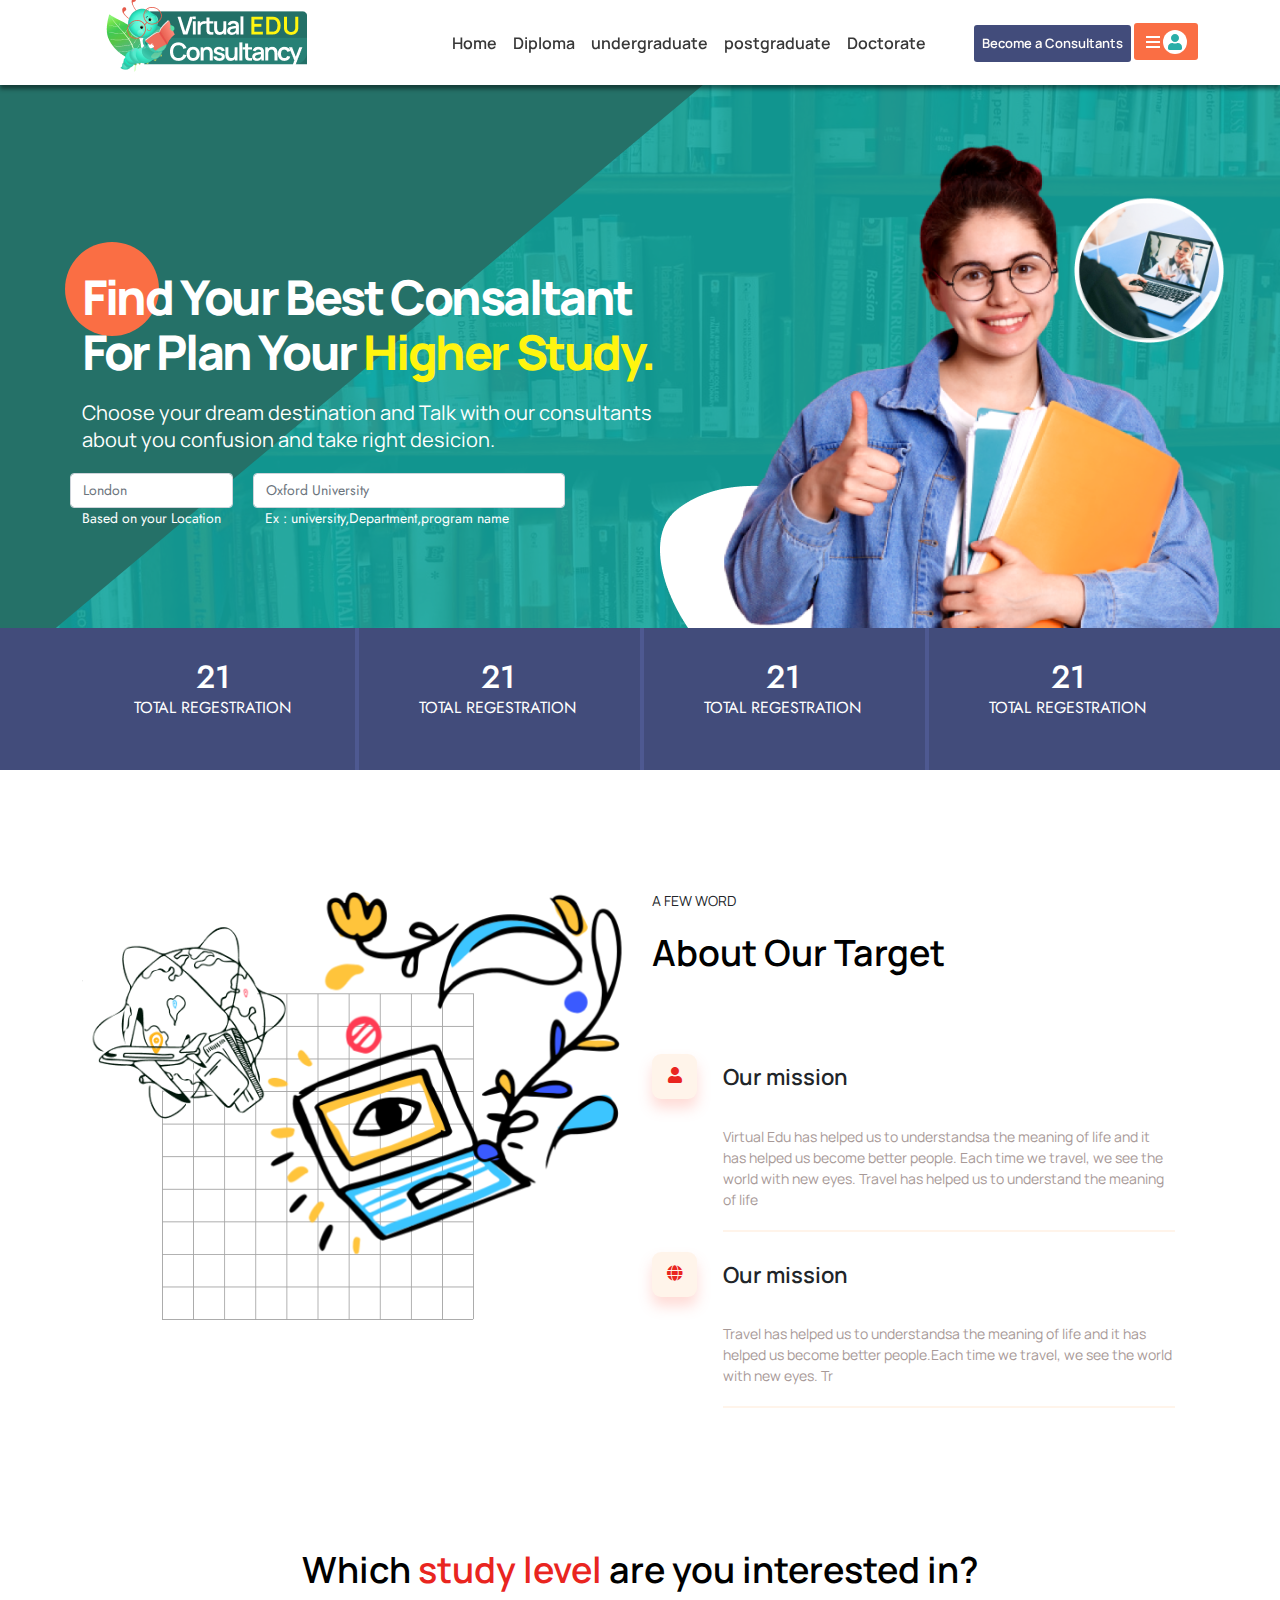
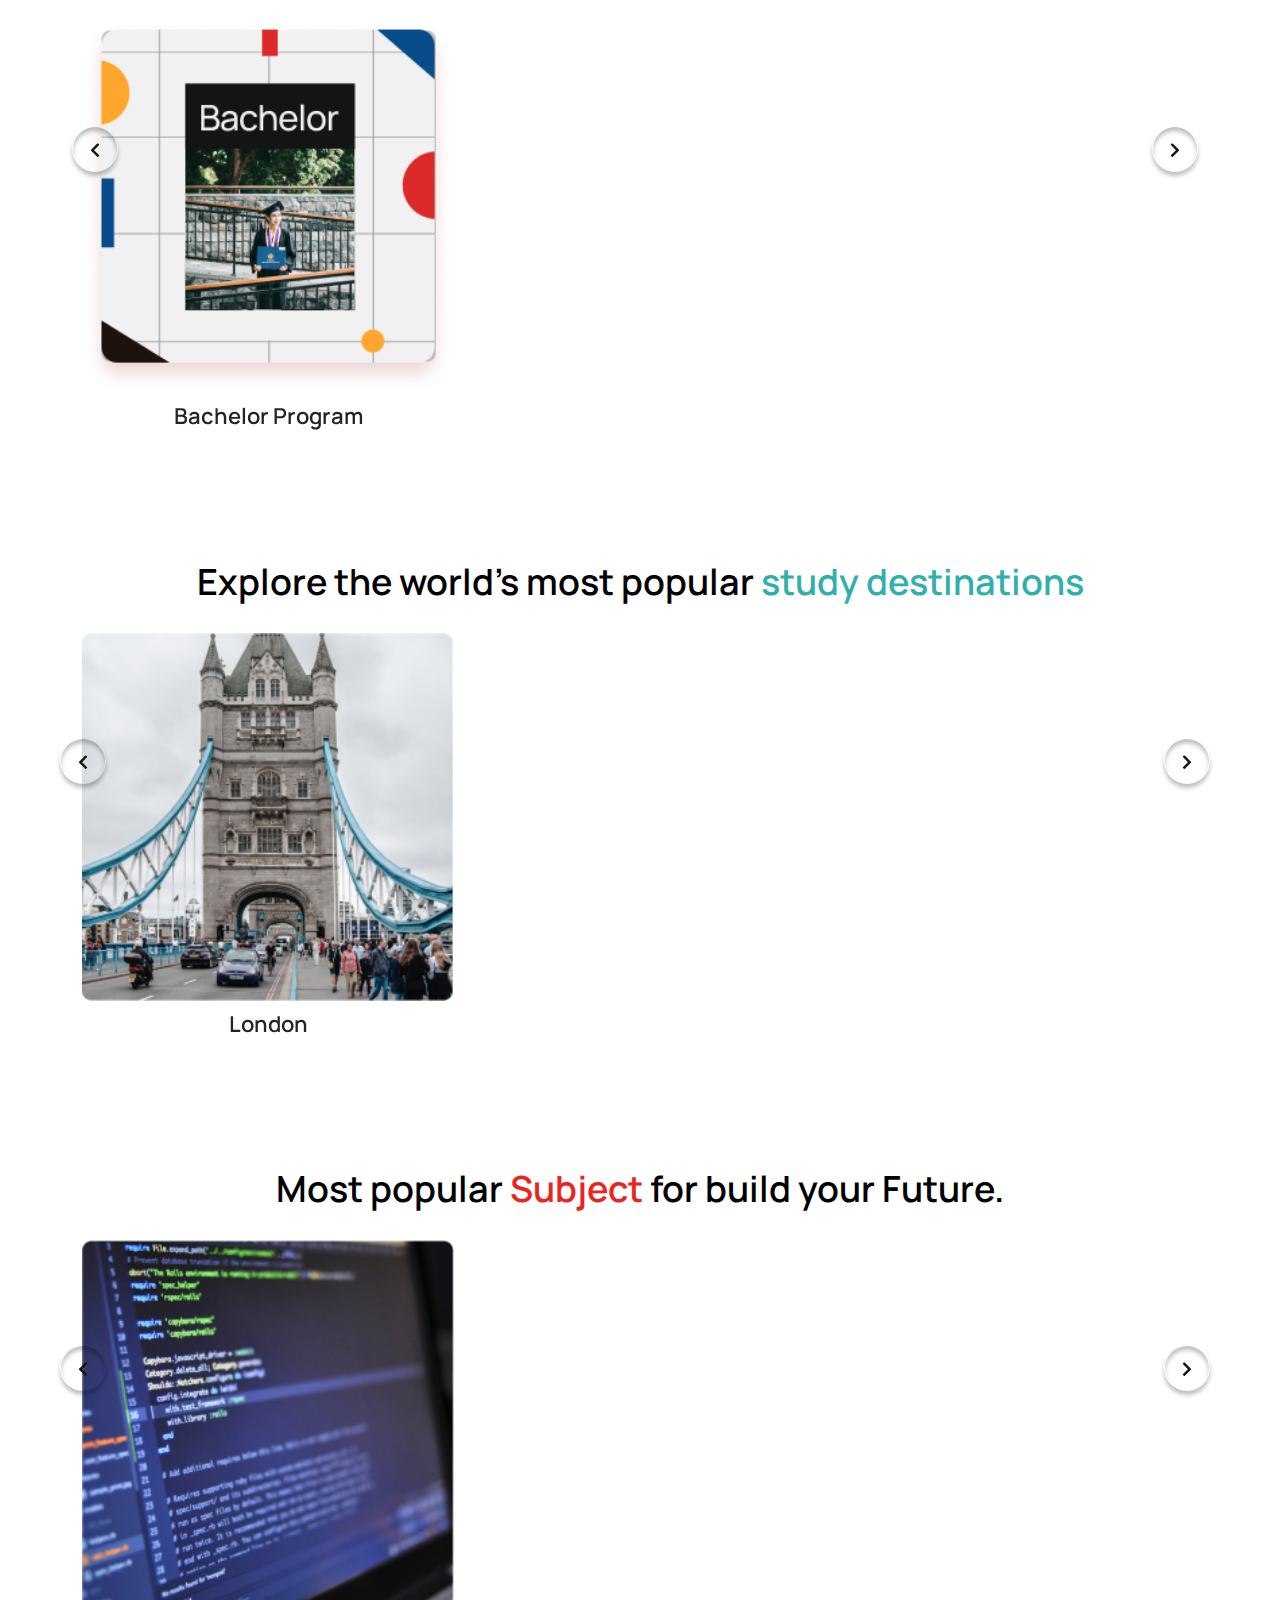
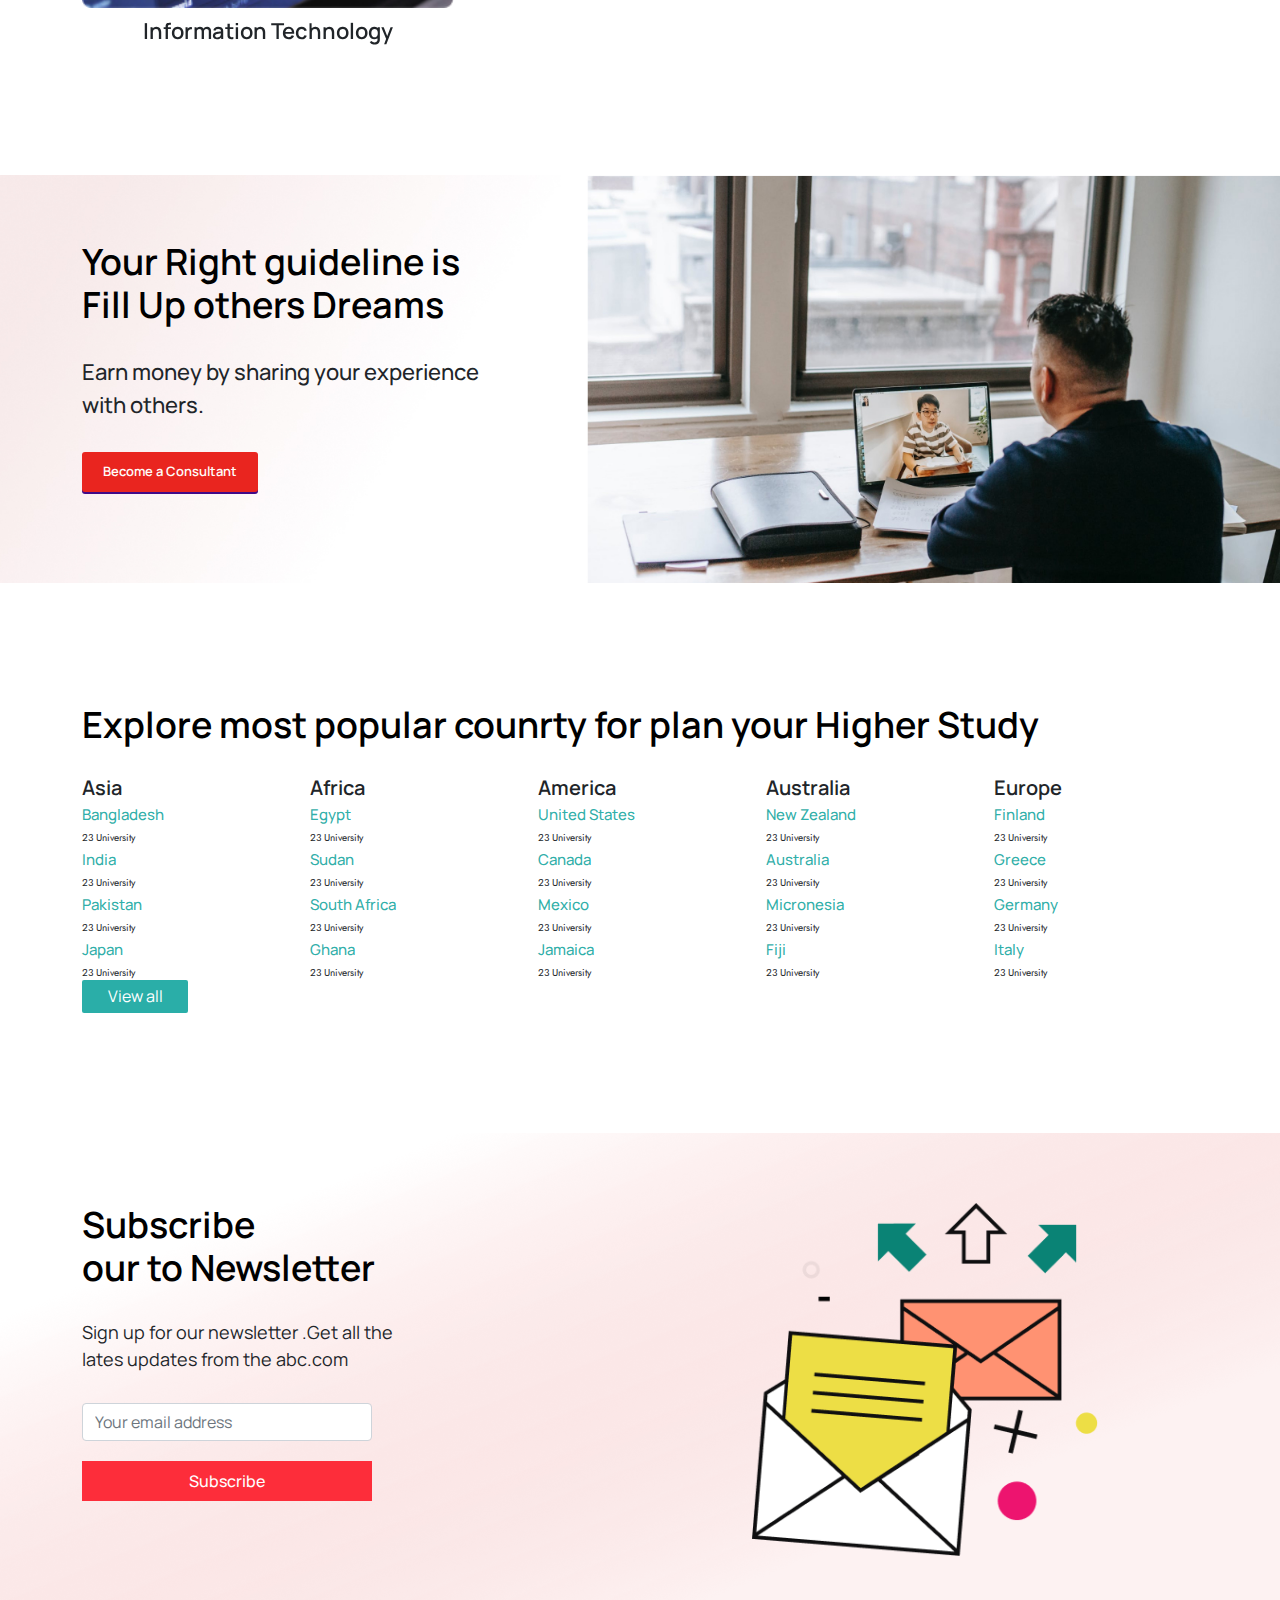
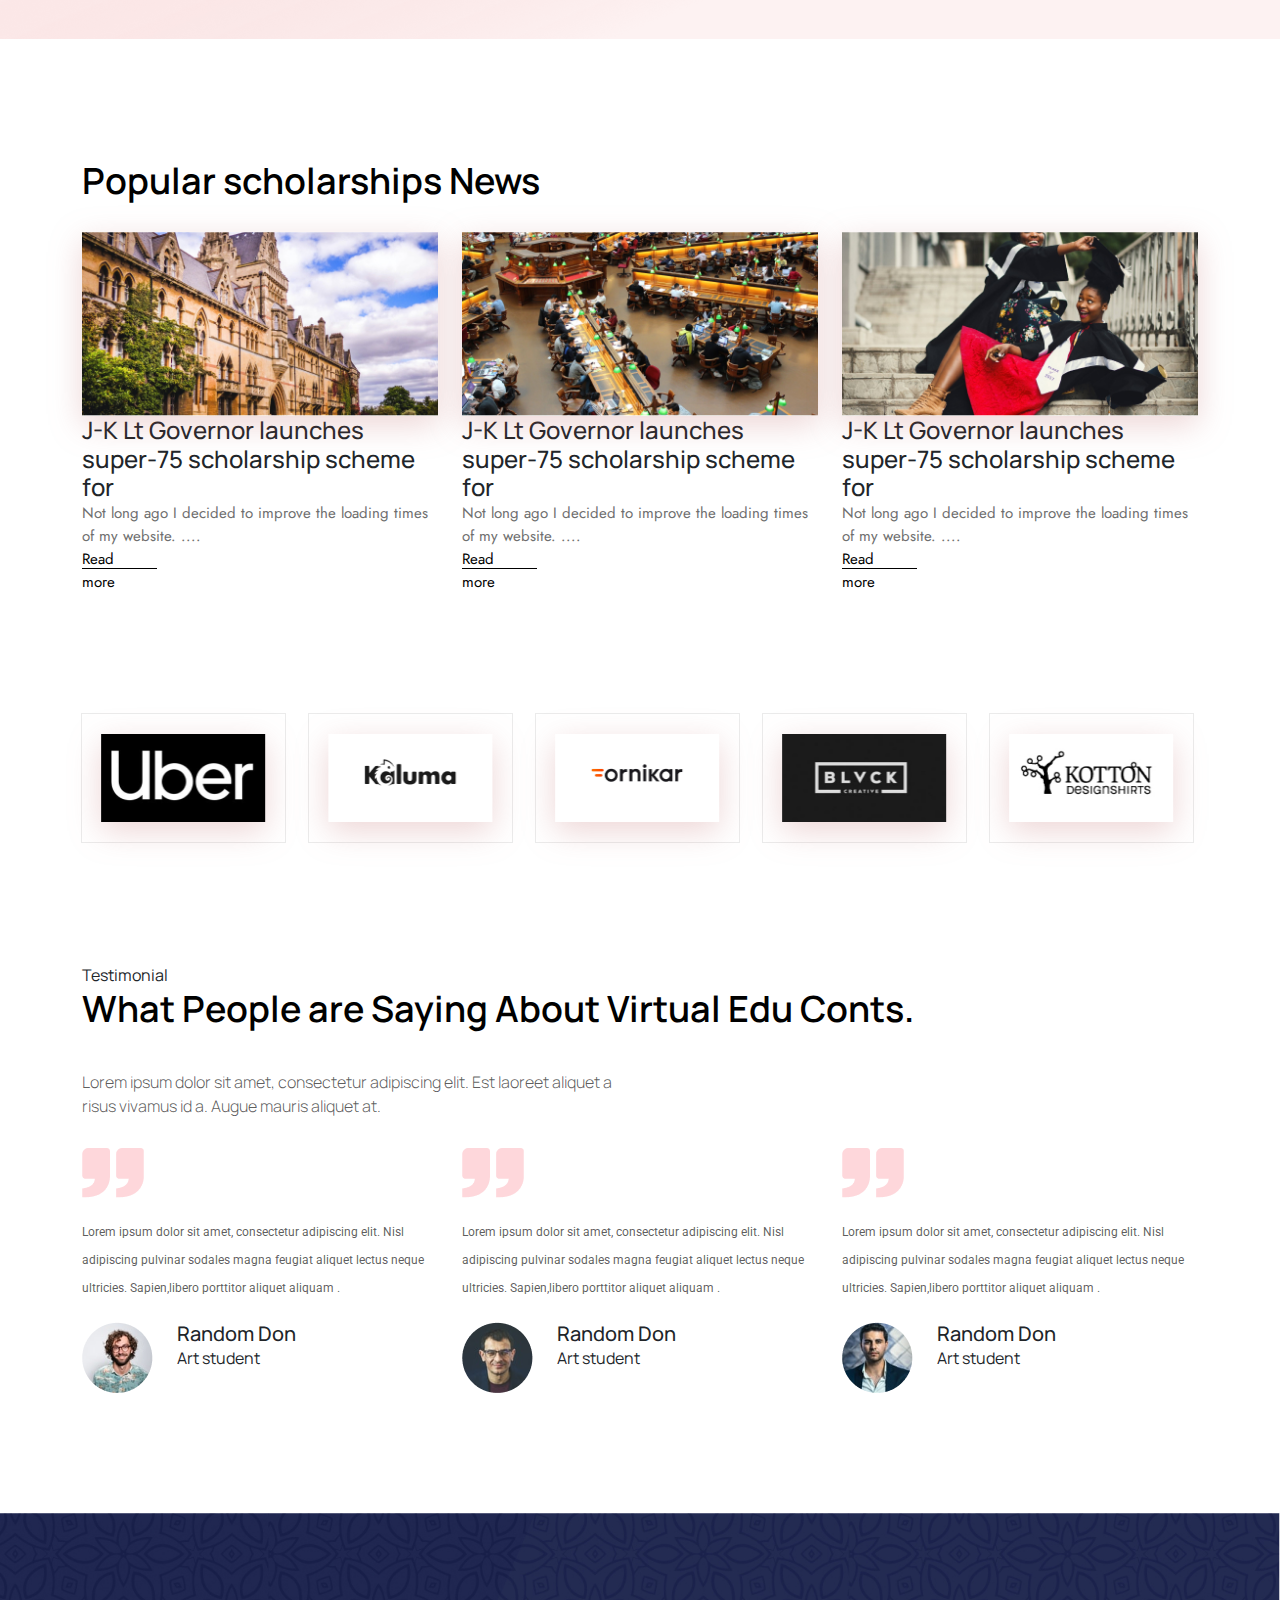
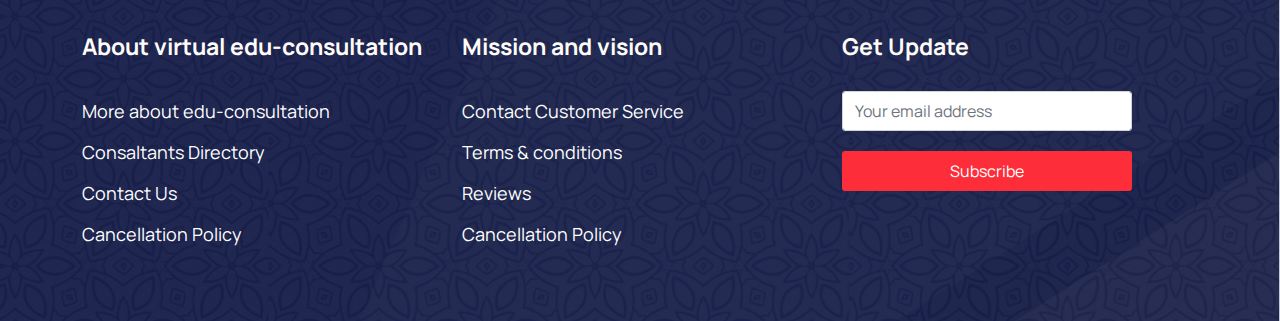
==== index.html @ 1fb02b10 "1" ====
<!DOCTYPE html>
<html lang="en">
<head>
   <meta charset="UTF-8">
   <meta http-equiv="X-UA-Compatible" content="IE=edge">
   <meta name="viewport" content="width=device-width, initial-scale=1.0">
   <title>Edu-consultation</title>
   <!-- Favicon link -->
   <link rel="icon" href="./assets/images/Favicon.png">
   <!--fonts link-->
   <link rel="preconnect" href="https://fonts.googleapis.com">
   <link rel="preconnect" href="https://fonts.gstatic.com" crossorigin>
   <link href="https://fonts.googleapis.com/css2?family=Arimo:wght@400;500;600;700&family=Jost:wght@300;400&family=Lato:wght@100;300;400;700;900&family=Manrope:wght@300;400;500;600;700;800&family=Montserrat:wght@100;200;300;400;500;600;700;800;900&family=Roboto&display=swap" rel="stylesheet">
   <!-- Fontawesome Css Link -->
   <link rel="stylesheet" href="./assets/css/fontawesome.min.css">
   <!-- Slick Css Link -->
   <link rel="stylesheet" href="./assets/css/slick.css">
   <!-- Bootstrap Css Link -->
   <link rel="stylesheet" href="./assets/css/bootstrap.min.css">
   <!-- Main Css Link -->
   <link rel="stylesheet" href="./assets/css/style.css">
   <!-- Responsive Css Link -->
   <link rel="stylesheet" href="./assets/css/responsive.css">

</head>
<body>
<!--nav bar section start-->
<nav class="navbar navbar-expand-lg">
   <div class="container">
      <a class="navbar-brand" href="index.html">
         <img src="assets/images/logo.png" alt="logo">
      </a>
      <button class="navbar-toggler" type="button" data-bs-toggle="collapse" data-bs-target="#main-menu">
         
      </button>
      <div class="collapse navbar-collapse" id="main-menu">
         <ul class="navbar-nav m-e">
            <li class="nav-item">
               <a class="nav-link" href="#">Home</a>
            </li>
            <li class="nav-item">
               <a class="nav-link" href="#">Diploma</a>
            </li>
            <li class="nav-item">
               <a class="nav-link" href="#">undergraduate </a>
            </li>
            <li class="nav-item">
               <a class="nav-link" href="#">postgraduate </a>
            </li>
            <li class="nav-item">
               <a class="nav-link" href="#">Doctorate</a>
            </li>
         </ul>
      </div>
      <div class="navbar-right">
         <button class="cs-button" type="button">Become a Consultants</button>
         <button class="user-button" type="button">
            <i class="fas fa-bars"></i>
            <i class="fas fa-user"></i>
         </button>
      </div>
   </div>
</nav>

<!--navbar section end-->

<!--banner section start-->
<section id="banner">
   <div class="container">
      <div class="banner-content row">
         <div class="col-lg-7 banner-text">
            <h1>Find Your Best Consaltant For Plan Your <span>Higher Study.</span></h1>
            <p>Choose your dream destination and Talk with our consultants about 
               you confusion and take right desicion.
            </p>
            <div class="row">
               <input type="text" class="form-control location" placeholder="London">
               <input type="text" class="form-control institute" placeholder="Oxford University">
               <small class="location">Based on your Location</small>
               <small class="institute">Ex : university,Department,program name</small>
            </div>

         </div>
         <div class="col-lg-5">
            <img src="assets/images/banner-1.png" alt="image">
         </div>
      </div>
   </div>
</section>
<!--banner section end-->

<!--user counter section start-->
<section id="user-counter">
   <div class="container">
      <div class="row">
         <div class="col-lg-3 col-6">
            <h2>21</h2>
            <p>TOTAL REGESTRATION</p>
         </div>
         <div class="col-lg-3 col-6">
            <h2>21</h2>
            <p>TOTAL REGESTRATION</p>
         </div>
         <div class="col-lg-3 col-6">
            <h2>21</h2>
            <p>TOTAL REGESTRATION</p>
         </div>
         <div class="col-lg-3 col-6">
            <h2>21</h2>
            <p>TOTAL REGESTRATION</p>
         </div>
      </div>
   </div>
</section>
<!--user counter section end-->

<!--about section start-->
<section id="about" class="container">
   <div class="row">
      <div class="col-lg-6">
         <img src="assets/images/about-thumbnail.png" alt="image">
      </div>
      <div class="col-lg-6 about-head">
         <p>A FEW WORD</p>
         <div class="section-header">
            <h2>About Our Target</h2>
         </div>
         <div class="about-content">
            <div class="row">
               <div class="col-1">
                  <i class="fas fa-user"></i>
               </div>
               <div class="col-11 information-content">
                  <h5>Our mission</h5>
                  <p>Virtual Edu has helped us to understandsa the meaning of life
                      and it has helped us become better people. 
                     Each time we travel, we see the world with new eyes. 
                     Travel has helped us to understand the meaning of life
                  </p>
               </div>
            </div>
         </div>
         <div class="about-content">
            <div class="row">
               <div class="col-1">
                  <i class="fas fa-globe"></i>
               </div>
               <div class="col-11 information-content">
                  <h5>Our mission</h5>
                  <p>Travel has helped us to understandsa the meaning of life and it
                      has helped us become better people.Each time we travel,
                      we see the world with new eyes. Tr
                  </p>
               </div>
            </div>
         </div>
      </div>
   </div>
</section>
<!--about section end-->

<!--programs section start-->
<section id="programs">
   <div class="container">
      <div class="section-header">
         <h2>Which <span>study level</span> are you interested in?</h2>
      </div>
      <div class="programs-content-row">
         <div class="slider-content">
            <div class="information-content">
               <img src="assets/images/Program-1.png" alt="image">
               <h5>Bachelor Program </h5>
            </div>
            <div class="information-content">
               <img src="assets/images/Program-2.png" alt="image">
               <h5>Diploma Program</h5>
            </div>
            <div class="information-content">
               <img src="assets/images/Program-3.png" alt="image">
               <h5>Master's Program</h5>
            </div>
            <div class="col-lg-3 col-6 doctorate information-content">
               <img src="assets/images/Program-4.png" alt="image">
               <h5>Doctorate Program</h5>
            </div>
            <div class="information-content">
               <img src="assets/images/Program-2.png" alt="image">
               <h5>Diploma Program</h5>
            </div>
         </div>
      </div>
   </div>
</section>
<!--programs section end-->

<!--destination section start-->
<section id="destination">
   <div class="container">
      <div class="section-header">
         <h2>Explore the world's most popular <span>study destinations</span></h2>
      </div>
      <div class="destination-content-row">
         <div class="row slider-content">
            <div class="information-content">
               <img src="assets/images/country-1.jpg" alt="image">
               <h5>London</h5>
            </div>
            <div class="information-content">
               <img src="assets/images/country-2.jpg" alt="image">
               <h5>Australia</h5>
            </div>
            <div class="information-content">
               <img src="assets/images/country-3.jpg" alt="image">
               <h5>Canada</h5>
            </div>
            <div class="information-content">
               <img src="assets/images/country-4.jpg" alt="image">
               <h5>Germany</h5>
            </div>
            <div class="information-content">
               <img src="assets/images/country-2.jpg" alt="image">
               <h5>Australia</h5>
            </div>
         </div>
      </div>
   </div>
</section>
<!--destination section end-->

<!--Subject section start-->
<section id="Subject">
   <div class="container">
      <div class="section-header">
         <h2>Most popular <span>Subject</span> for build your Future.</h2>
      </div>
      <div class="Subject-content-row">
         <div class="row slider-content">
            <div class="information-content">
               <img src="assets/images/subject-1.jpg" alt="image">
               <h5>Information Technology</h5>
            </div>
            <div class="information-content">
               <img src="assets/images/subject-2.jpg" alt="image">
               <h5>Bio & Biomedical Engineering</h5>
            </div>
            <div class="information-content">
               <img src="assets/images/subject-3.jpg" alt="image">
               <h5>Aerospace Engineering </h5>
            </div>
            <div class="information-content">
               <img src="assets/images/subject-4.jpg" alt="image">
               <h5>Robotics</h5>
            </div>
            <div class="information-content">
               <img src="assets/images/subject-2.jpg" alt="image">
               <h5>Bio & Biomedical Engineering</h5>
            </div>
         </div>
      </div>
   </div>
</section>
<!--Subject section end-->

<!--consultant section start-->
<section id="consultant">
   <div class="container">
      <div class="col">
         <div class="section-header">
            <h2>Your Right guideline is Fill Up others Dreams</h2>
         </div>
         <div class="consultant-content">
            <p>Earn money by sharing your experience with others.</p>
            <button class="cs-button" type="button">Become a Consultant</button>
         </div>
      </div>
   </div>
</section>
<!--consultant section end-->

<!--country section start-->
<section id="country">
   <div class="container">
      <div class="section-header">
         <h2>Explore most popular counrty for plan your Higher Study</h2>
      </div>
      <div class="row">
         <div class="country-content">
            <div class="continent">
               <h3>Asia</h3>
            </div>
            <div>
               <ul>
                  <li>
                     <h5>Bangladesh</h5>
                     <p>23 University</p>
                  </li>
                  <li>
                     <h5>India</h5>
                     <p>23 University</p>
                  </li>
                  <li>
                     <h5>Pakistan</h5>
                     <p>23 University</p>
                  </li>
                  <li>
                     <h5>Japan</h5>
                     <p>23 University</p>
                  </li>
               </ul>
            </div>
         </div>
         <div class="country-content">
            <div class="continent">
               <h3>Africa</h3>
            </div>
            <div>
               <ul>
                  <li>
                     <h5>Egypt</h5>
                     <p>23 University</p>
                  </li>
                  <li>
                     <h5>Sudan</h5>
                     <p>23 University</p>
                  </li>
                  <li>
                     <h5>South Africa</h5>
                     <p>23 University</p>
                  </li>
                  <li>
                     <h5>Ghana</h5>
                     <p>23 University</p>
                  </li>
               </ul>
            </div>
         </div>
         <div class="country-content">
            <div class="continent">
               <h3>America</h3>
            </div>
            <div>
               <ul>
                  <li>
                     <h5>United States</h5>
                     <p>23 University</p>
                  </li>
                  <li>
                     <h5>Canada</h5>
                     <p>23 University</p>
                  </li>
                  <li>
                     <h5>Mexico</h5>
                     <p>23 University</p>
                  </li>
                  <li>
                     <h5>Jamaica</h5>
                     <p>23 University</p>
                  </li>
               </ul>
            </div>
         </div>
         <div class="country-content">
            <div class="continent">
               <h3>Australia</h3>
            </div>
            <div>
               <ul>
                  <li>
                     <h5>New Zealand</h5>
                     <p>23 University</p>
                  </li>
                  <li>
                     <h5>Australia</h5>
                     <p>23 University</p>
                  </li>
                  <li>
                     <h5>Micronesia</h5>
                     <p>23 University</p>
                  </li>
                  <li>
                     <h5>Fiji</h5>
                     <p>23 University</p>
                  </li>
               </ul>
            </div>
         </div>
         <div class="country-content">
            <div class="continent">
               <h3>Europe</h3>
            </div>
            <div>
               <ul>
                  <li>
                     <h5>Finland</h5>
                     <p>23 University</p>
                  </li>
                  <li>
                     <h5>Greece</h5>
                     <p>23 University</p>
                  </li>
                  <li>
                     <h5>Germany</h5>
                     <p>23 University</p>
                  </li>
                  <li>
                     <h5>Italy</h5>
                     <p>23 University</p>
                  </li>
               </ul>
            </div>
         </div>
      </div>
      <button type="button">View all</button>
   </div>
</section>
<!--country section end-->

<!--subscribe section start-->
<section id="subscribe">
   <div class="container">
      <div class="row">
         <div class="subscribe-content col-lg-6">
            <div class="section-header">
               <h2>Subscribe <br> our to Newsletter</h2>
               <p>Sign up for our newsletter .Get all the <br> lates updates from the abc.com</p>
               <input type="email" class="form-control" placeholder="Your email address">
               <button class="subscribe-button" type="submit">Subscribe</button>
            </div>
         </div>
         <div class="subscribe-img col-lg-6">
            <img src="assets/images/newsletter_thumb.png" alt="image">
         </div>
      </div>
   </div>
</section>
<!--subscribe section end-->

<!--scholarships section start-->
<section id="scholarships">
   <div class="container">
      <div class="section-header">
         <h2>Popular scholarships News</h2>
      </div>
      <div class="row">
         <div class="col-lg-4 scholarships-content">
            <img src="assets/images/blog-1.jpg" alt="image"> 
            <h4>J-K Lt Governor launches super-75 scholarship scheme for</h4>
            <p>Not long ago I decided to improve the loading times of my website. ....</p>
            <button type="button">Read more</button>
         </div>
         <div class="col-lg-4 scholarships-content">
            <img src="assets/images/blog-2.jpg" alt="image">
            <h4>J-K Lt Governor launches super-75 scholarship scheme for</h4>
            <p>Not long ago I decided to improve the loading times of my website. ....</p>
            <button type="button">Read more</button>
         </div>
         <div class="col-lg-4 scholarships-content">
            <img src="assets/images/blog-3.jpg" alt="image">
            <h4>J-K Lt Governor launches super-75 scholarship scheme for</h4>
            <p>Not long ago I decided to improve the loading times of my website. ....</p>
            <button type="button">Read more</button>
         </div>
      </div>
   </div>
</section>
<!--scholarships section end-->

<!--brand section start-->
<section id="brand">
   <div class="container">
      <div class="row">
         <div class="brand-content">
            <img src="assets/images/brand-1.png" alt="image">
         </div>
         <div class="brand-content">
            <img src="assets/images/brand-2.png" alt="image">
         </div>
         <div class="brand-content">
            <img src="assets/images/brand-3.png" alt="image">
         </div>
         <div class="brand-content">
            <img src="assets/images/brand-4.png" alt="image">
         </div>
         <div class="brand-content">
            <img src="assets/images/brand-5.png" alt="image">
         </div>
      </div>
   </div>
</section>
<!--brand section end-->

<!--reviews section start-->
<section id="reviews">
   <div class="container">
      <span>Testimonial</span>
      <div class="section-header">
         <h2>What People are Saying About Virtual Edu Conts.</h2>
         <p>Lorem ipsum dolor sit amet, consectetur adipiscing elit.
            Est laoreet aliquet a <br> risus vivamus id a. Augue mauris aliquet at.</p>
      </div>
      <div class="row">
         <div class="reviews-content col-lg-4">
            <img class="quote" src="assets/images/quote-icon.png" alt="image">
            <p>Lorem ipsum dolor sit amet, consectetur adipiscing elit. 
               Nisl adipiscing pulvinar sodales magna feugiat aliquet lectus neque ultricies.
               Sapien,libero porttitor aliquet aliquam .</p>
               <div class="row">
                  <div class="col-3">
                     <img src="assets/images/test_profile-1.png" alt="image">
                  </div>
                  <div class="col">
                     <h5>Random Don</h5>
                     <span>Art student</span>
                  </div>
               </div>
         </div>
         <div class="reviews-content col-lg-4">
            <img class="quote" src="assets/images/quote-icon.png" alt="image">
            <p>Lorem ipsum dolor sit amet, consectetur adipiscing elit. 
               Nisl adipiscing pulvinar sodales magna feugiat aliquet lectus neque ultricies.
               Sapien,libero porttitor aliquet aliquam .</p>
               <div class="row">
                  <div class="col-3">
                     <img src="assets/images/test_profile-2.png" alt="image">
                  </div>
                  <div class="col">
                     <h5>Random Don</h5>
                     <span>Art student</span>
                  </div>
               </div>
         </div>
         <div class="reviews-content col-lg-4">
            <img class="quote" src="assets/images/quote-icon.png" alt="image">
            <p>Lorem ipsum dolor sit amet, consectetur adipiscing elit. 
               Nisl adipiscing pulvinar sodales magna feugiat aliquet lectus neque ultricies.
               Sapien,libero porttitor aliquet aliquam .</p>
               <div class="row">
                  <div class="col-3">
                     <img src="assets/images/test_profile-3.png" alt="image">
                  </div>
                  <div class="col">
                     <h5>Random Don</h5>
                     <span>Art student</span>
                  </div>
               </div>
         </div>
      </div>
   </div>
</section>
<!--reviews section end-->

<!--footer section start-->
<section id="footer">
   <div class="container">
      <div class="row">
         <div class="footer-content-row col-lg-4">
            <div class="footer-header">
               <h3>About virtual edu-consultation</h3>
            </div>
            <div class="footer-content">
               <ul>
                  <li><a href="#">More about edu-consultation</a></li>
                  <li><a href="#">Consaltants Directory</a></li>
                  <li><a href="#">Contact Us</a></li>
                  <li><a href="#">Cancellation Policy</a></li>
               </ul>
            </div>
         </div>
         <div class="footer-content-row col-lg-4">
            <div class="footer-header">
               <h3>Mission and vision</h3>
            </div>
            <div class="footer-content">
               <ul>
                  <li><a href="#">Contact Customer Service</a></li>
                  <li><a href="#">Terms & conditions</a></li>
                  <li><a href="#">Reviews</a></li>
                  <li><a href="#">Cancellation Policy</a></li>
               </ul>
            </div>
         </div>
         <div class="footer-content-row col-lg-4">
            <div class="footer-header">
               <h3>Get Update</h3>
            </div>
            <div class="footer-content">
               <input placeholder="Your email address" type="email" class="form-control">
               <button type="submit">Subscribe</button>
            </div>
         </div>
      </div>
   </div>
</section>
<!--footer section end-->


   <!-- Jquery Js Link -->
   <script src="./assets/js/jquery-3.6.0.min.js"></script>
   <!-- Slick Js Link -->
   <script src="./assets/js/slick.min.js"></script>
   <!-- Bootstrap Js Link -->
   <script src="./assets/js/bootstrap.min.js"></script>
   <!-- Main Js Link -->
   <script src="./assets/js/script.js"></script>

</body>
</html>
---- assets/css/style.css ----
/*common css start*/
:root{
    --clr-1: #FA6E44;
    --clr-2: #257168;
    --clr-3: #FFF50F;
    --clr-4: #424C7B;
    --clr-5: #A79997;
    --clr-6: #FD6A7C;
    --clr-7: #FD2D3A;
    --clr-8: #0A8375;
    --clr-9: #FB3749;
    --clr-10: #6E6E6E;
    --clr-11: #4A4747;
    --clr-12: #E9251F;
    --clr-13: #383838;
    --clr-14: #F7EAEA;
    --clr-15: #FFFCF9;
    --clr-16: #4E5991;
    --clr-17: #FFF4EA;
    --clr-18: #E5E5E5;
    --clr-19: rgb(182, 182, 182, .28);
    
    --clr-white: #FFFFFF;
    --clr-black: #000000;
    --manpore-font: 'Manrope', sans-serif;
    --Jost-font: 'Jost', sans-serif;
    --Roboto-font: 'Roboto', sans-serif;
    --t-l-4s: all linear .4s;
    --t-l-2s: all linear .2s;

    --clr-8: rgba(19, 165, 158, 0.9);
}
h1,h2,h3,h4,h5,h6,
p,
span,
ul,li,ol{
   margin: 0;
   padding: 0;
}
a,a:hover{
   text-decoration: none;
}
ul{
   list-style-type: none;
}
img{
   width:100%;
   display: block;
}
.form-control:focus,
.form-select:focus,
.btn:focus{
   box-shadow: none;
}
body{
    font-family: var(--manpore-font);
}
.section-header h2{
    font-size: 36px;
    font-weight: 600;
    color: var(--clr-black);
    padding-bottom: 30px;
}
.information-content h5{
    font-size: 22px;
    font-weight: 600;
    padding: 10px 0;
}








.slider-icon{
	color: #141414;
	width: 46px;
	height: 46px;
	border: 1px solid transparent;
	cursor: pointer;
	padding: 15px;
	position: absolute;
    border-radius: 50%;
    box-shadow: 0px 4px 4px rgba(0, 0, 0, 0.25), inset 0px 4px 4px rgba(0, 0, 0, 0.25);
	z-index: 999;
}
.slider-icon:hover{
    color: var(--clr-white);
	background-color: var(--clr-8);
}
.slider-icon.fa-chevron-left{
	left: -10px;
    top: 105px;
}
.slider-icon.fa-chevron-right{
	right: 0px;
    top: 105px;
}








/*common css end*/

/*nav section start*/
.navbar{
    position: fixed;
    height: 85px;
    width: 100%;
    background-color: var(--clr-white);
    box-shadow: 0px 4px 4px rgba(0, 0, 0, 0.46);
    z-index: 999;
}
#main-menu{
    align-items: right;
    justify-content: right;
    margin-right: 40px;
}
#main-menu ul li a{
    color: var(--clr-13);
    font-style: 15px;
    font-weight: 600;
    transition: var(--t-l-2s);
}
#main-menu ul li:hover a{
    color: var(--clr-1);
}
.navbar-right .cs-button{
    background-color: var(--clr-4);
    color: var(--clr-15);
    font-weight: 600;
    font-size: 13px;
    height: 37px;
    width: 157px;
    border: none;
    border-radius: 3px;
}
.navbar-right .user-button{
    background-color: var(--clr-1);
    border: none;
}
.navbar-right .user-button .fa-bars{
    color: var(--clr-white);
}

.navbar-right .user-button{  
    height: 37px;
    width: 64px;
    border-radius: 3px;
}
.navbar-right .user-button .fa-user{
    color: var(--clr-8);
    background-color: var(--clr-white);
    border: 1px solid transparent;
    border-radius: 50%;
    padding: 3px 4px;
}


.navbar .stickyNav{
    background-color: #fff;
  }
  .stickyNav{
    animation: stickyMenu 0.5s;
  }
  @keyframes stickyMenu {
    from{
      top: -20px;
    }
    to{
      top:0;
    }
  }
  
/*nav section end*/

/*banner section start*/
#banner{
    background-image: url(../images/banner_bg.jpg);
    height: 628px;
    padding-top: 85px;
    position: relative;
    overflow: hidden;
    z-index: 1;
}
#banner::before{
	content:'';
	position:absolute;
	height:100%;
	width:100%;
	background-color:rgba(19, 165, 158, 0.9);
	z-index:-2;
}
#banner::after{
    content: '';
	position:absolute;
    border: 1px solid transparent;
    height: 935px;
    width: 1335px;
    background-color: var(--clr-2);
    transform: rotate(140deg);
    top: -405px;
    left: -665px;
    z-index: -2;
}
#banner .banner-content{
    position: relative;
    padding-right: 40px;
}
#banner .banner-content::after{
    content: '';
	position:absolute;
    border: 1px solid transparent;
    border-radius: 50%;
    height: 94px;
    width: 94px;
    top: 157px;
    left: -5px;
    background-color: var(--clr-1);
    z-index: -1;
}
#banner .banner-content::before{
    content: '';
	position:absolute;
    background-image: url(../images/banner-1bg.png);
    background-repeat: no-repeat;
    background-color: transparent;
    height: 200px;
    width: 197px;
    top: 400px;
    left: 590px;
    overflow: hidden;
    z-index: -1;
}
#banner .banner-text{
    margin: auto;
    font-size: 20px;
    font-weight: 400;
} 
#banner .banner-content h1{
left: 216px;
top: 268px;
font-weight: 800;
font-size: 48px;
line-height: 55px;
letter-spacing: -0.05em;
color: #FFFFFF;
}
#banner .banner-content span{
    color: var(--clr-3);
}
#banner .banner-content p{
    font-family: Manrope;
    font-size: 20px;
    line-height: 27px;
    color: #FFFFFF;
    padding: 20px 0;
}
#banner .banner-text .location{
    font-family: var(--Jost-font);
    font-size: 14px;
    font-weight: 400;
    color: var(--clr-white);
    width: 163px;
    margin-right: 20px;
}
#banner .banner-text .institute{
    font-family: var(--Jost-font);
    font-size: 14px;
    font-weight: 400;
    color: var(--clr-white);
    width: 312px;
}
#banner .banner-content img{
    height: 628px;
    width: 500px;
    padding-top: 60px;
}
/*banner section end*/

/*user-counter section start*/
#user-counter{
height: 142px;
color: var(--clr-white);
background-color: var(--clr-4);
font-family: var(--Jost-font);
text-align: center;
padding-top: 30px;
}
#user-counter .col-lg-3{
    position: relative;
}
#user-counter .col-lg-3::before{
    content: '';
    border-right: 4px solid var(--clr-16);
    height: 142px;
    position: absolute;
    top: -30px;
    left: 0;
    z-index: 11;
}
#user-counter .col-lg-3:nth-child(1)::before{
    content: '';
    border: none;
}
/*user-counter section end*/


/*about section start*/
#about{
    margin-top: 120px;
}
#about .about-head p{
    font-size: 14px;
    font-weight: 400;
    margin-bottom: 20px;
}
#about .about-head h2{
    margin-bottom: 50px;
}
#about .about-content p{
    font-size: 14px;
    font-weight: 400;
    color: var(--clr-5);
    padding-bottom: 20px;
    border-bottom: 2px solid var(--clr-17);
}
#about .about-content .fas{
    color: var(--clr-12);
    height: 45px;
    width: 45px;
    border: 1px solid transparent;
    background-color: var(--clr-17);
    box-shadow: 0px 9.016px 13.524px rgba(255, 113, 91, 0.25);
    border-radius: 9px;
    padding-top: 12px;
}
#about .about-content .col-1{
    text-align: center;
}
#about .about-content .information-content h5{
    padding-bottom: 35px;
}
#about .about-content .information-content{
    padding: 0 35px;
}
#about img{
    height: 430px;
    width: 560px;
}
/*about section end*/

/*programs section start*/
#programs{
    text-align: center;
    margin-top: 120px;
}
#programs .section-header span{
    color: var(--clr-12);
}
/*programs section end*/

/*destination section start*/
#destination{
    text-align: center;
    margin-top: 120px;
}
#destination .section-header span{
    color: var(--clr-8);
}
/*destination section end*/

/*Subject section start*/
#Subject{
    text-align: center;
    margin-top: 120px;
}
#Subject .section-header span{
    color: var(--clr-12);
}
/*Subject section end*/

/*consultant section start*/
#consultant{
    background-image: url(../images/consultant_bg.jpg);
    height: 408px;
    width: 100%;
    background-size: cover !important;
    background-position: right !important;
    background-repeat: no-repeat;
    margin-top: 120px;
}
#consultant .col{
    width: 410px;
    text-align: left;
    padding: 65px 0;
}
#consultant .cs-button{
    background-color: var(--clr-12);
    color: var(--clr-15);
    font-weight: 600;
    font-size: 13px;
    height: 40px;
    width: 176px;
    border: none;
    border-radius: 3px;
    box-shadow: 0px 2px 0px #410A87;
}
#consultant .consultant-content p{
    font-size: 22px;
    font-weight: 500;
    padding-bottom: 30px;
}
/*consultant section end*/

/*country section start*/
#country{
    margin-top: 120px;}
#country  .country-content{
    width: 20%;
}
#country .country-content h3{
    font-size: 20px;
    font-weight: 600;
}
#country .country-content h5{
    font-size: 15px;
    font-weight: 500;
    color: var(--clr-8);
    line-height: 2;
}
#country .country-content p{
    font-family: var(--Jost-font);
    font-size: 10px;
    font-weight: 400;
}
#country button{
    color: var(--clr-white);
    height: 33px;
    width: 106px;
    border: none;
    background-color: var(--clr-8);
    border-radius: 2px;
}
/*country section end*/

/*subscribe section start*/
#subscribe{
    background-image: url(../images/subscribe-bg.png);
    height: 506px;
    background-size: cover;
    background-position: right !important;
    background-repeat: no-repeat !important;
    background-color: rgba(243, 188, 188, .2);
    margin-top: 120px;
}
#subscribe .subscribe-content{
    margin-top: 70px;
}
#subscribe .subscribe-content p{
    font-size: 18px;
    font-weight: 400;
    padding-bottom: 30px;
}
#subscribe .form-control{
    width: 290px;
    margin-bottom: 20px;
}
#subscribe .subscribe-img img{
    padding: 70px 100px;
}
#subscribe .subscribe-button{
    height: 40px;
    width: 290px;
    border: none;
    background-color: var(--clr-7);
    color: var(--clr-white);
    font-size: 16px;
    font-weight: 500;
}
/*subscribe section end*/

/*scholarships section start*/
#scholarships{
    margin-top: 120px;}
#scholarships .scholarships-content img{
    filter: drop-shadow(0px 9px 16px rgba(186, 94, 94, 0.26));
}
#scholarships .scholarships-content p{
    font-family: var(--Jost-font);
    font-size: 15px;
    font-weight: 400;
    color: var(--clr-10);
}
#scholarships .scholarships-content button{
    height: 22px;
    width: 75px;
    border: none;
    border-bottom: 1px solid var(--clr-black);
    background-color: var(--clr-white);
    color: var(--clr-black);
    font-family: var(--Jost-font);
    font-size: 15px;
    font-weight: 400;
    text-align: left;
    padding-left: 0;
}
/*scholarships section end*/

/*brand section start*/
#brand{
    margin-top: 120px;
}
#brand .row{
    left: 0;
}
#brand .brand-content{
    height: 130px;
    width: 205px;
    border: 1px solid var(--clr-19);
    justify-content: center;
    text-align: center;
    margin: 0 11px;
}
#brand .brand-content img{
    width: 165px;
    height: 88px;
    margin: 20px 7px;
    filter: drop-shadow(0px 9px 16px rgba(186, 94, 94, 0.26));
}
/*brand section end*/

/*reviews section start*/
#reviews{
    margin-top: 120px;
}
#reviews .section-header p{
    padding: 10px 0;
    font-weight: 300;
    font-size: 16px;
    color: rgba(0, 0, 0, 0.65);
}
.reviews-content p{
    font-family: var(--Roboto-font);
    font-size: 12px;
    line-height: 28px;
    color: rgba(0, 0, 0, 0.65);
}
.reviews-content .quote{
    margin: 20px 0;
    width: 62px;
    height: 50px;
}
.reviews-content .row{
    margin-top: 20px;
}
/*reviews section end*/

/*footer section start*/
#footer{
    background-image: url(../images/footer_bg.jpg);
    height: 408px;
    width: 100%;
    background-size: cover !important;
    background-repeat: no-repeat;
    color: var(--clr-15);
    margin-top: 120px;
}
#footer .footer-header h3{
    font-size: 23px;
    font-weight: 700;
    padding-top: 120px;
}
#footer .footer-content{
    padding-top: 30px;
}
#footer .footer-content ul li{
    padding: 7px 0;
}
#footer .footer-content ul li a{
    font-size: 18px;
    font-weight: 400;
    color: var(--clr-white);
    transition: var(--t-l-2s);
}
#footer .footer-content ul li a:hover{
    color: var(--clr-1);
}
.footer-content input{
    height: 40px;
    width: 290px;
    border-radius: 3px;
}
.footer-content button{
    height: 40px;
    width: 290px;
    border: none;
    border-radius: 3px;
    background-color: var(--clr-7);
    color: var(--clr-white);
    margin-top: 20px;
}
/*footer section end*/






/*consultant-banner section start*/
#consultant-banner{
    background-image: url(../images/consultant-banner.png);
    height: 410px;
    padding-top: 85px;
    position: relative;
    z-index: 1;
}
#consultant-banner .consultant-banner-content{
    padding: 100px 320px;
}
#consultant-banner h2{
    color: var(--clr-white);
}
#consultant-banner .row{
    width: 600px;
    text-align: center;
}
#consultant-banner .location{
    font-family: var(--Jost-font);
    font-size: 14px;
    font-weight: 400;
    color: var(--clr-white);
    width: 163px;
    margin-right: 20px;
}
#consultant-banner .institute{
    font-family: var(--Jost-font);
    font-size: 14px;
    font-weight: 400;
    color: var(--clr-white);
    width: 312px;
}
#consultant-banner .banner-content img{
    height: 628px;
    width: 500px;
    padding-top: 60px;
}
/*consultant-banner section end*/

/*consultant-user section start*/
#consultant-user{
    width: 1181px;
    height: 308px;
    border: 1px solid #E4E4E4;
    margin: 50px 100px;
    border-radius: 11px;
    box-shadow: 0px 5px 29px rgba(0, 0, 0, 0.08);
}
#consultant-user .row{
    padding: 55px 0;
}
#consultant-user img{
    height: 166px;
    width: 166px;
}
#consultant-user h3{
    font-size: 28px;
    font-weight: 600;
    color: var(--clr-black);
    margin-bottom: 10px;
}
#consultant-user h5{
    font-size: 19px;
    font-weight: 400;
    color: var(--clr-8);
    margin-bottom: 5px;
}
#consultant-user p{
    font-family: var(--Jost-font);
    font-size: 15px;
    margin-bottom: 5px;
}
#consultant-user small{
    font-weight: 500;
    font-size: 12px;
    margin-bottom: 10px;
}
#consultant-user button{
    border: none;
    font-size: 20px;
    height: 33px;
    border-radius: 3px;
    transition: var(--t-l-2s);
    margin: 10px 0;
}
#consultant-user .consultant-details button .fas{
    color: var(--clr-8);
    padding: 5px 10px;
    transition: var(--t-l-2s);
}
#consultant-user .consultant-details button .fa-phone{
    transform: rotate(90deg);
}
#consultant-user .consultant-details button:hover{
    background-color: var(--clr-8);
    color: var(--clr-white);
}
#consultant-user .consultant-details button:hover .fas{
    color: var(--clr-white);
}
#consultant-user .fa-star{
    color: #F9B70D;
    ;
}
#consultant-user .consultant-fee p{
    line-height: 2;
}
/*consultant-user section end*/







/*consultant-profile section start*/
#consultant-profile{
    width: 1181px;
    height: 308px;
    margin: 50px 100px;
}
#consultant-profile .row{
    padding: 55px 0;
}
#consultant-profile img{
    height: 166px;
    width: 166px;
}
#consultant-profile h3{
    font-size: 28px;
    font-weight: 600;
    color: var(--clr-black);
    margin-bottom: 10px;
}
#consultant-profile h4{
    font-size: 20px;
    font-weight: 500;
    color: var(--clr-black);
    margin-bottom: 5px;
}
#consultant-profile h5{
    font-size: 19px;
    font-weight: 400;
    color: var(--clr-8);
    margin-bottom: 5px;
}
#consultant-profile p{
    font-family: var(--Jost-font);
    font-size: 15px;
    margin-bottom: 5px;
}
#consultant-profile small{
    font-weight: 500;
    font-size: 12px;
    margin-bottom: 10px;
}
#consultant-profile button{
    border: none;
    font-size: 20px;
    height: 33px;
    border-radius: 3px;
    transition: var(--t-l-2s);
    margin: 10px 0;
}
#consultant-profile .consultant-details button .fas{
    color: var(--clr-8);
    padding: 5px 10px;
    transition: var(--t-l-2s);
}
#consultant-profile .consultant-details button .fa-phone{
    transform: rotate(90deg);
}
#consultant-profile .consultant-details button:hover{
    background-color: var(--clr-8);
    color: var(--clr-white);
}
#consultant-profile .consultant-details button:hover .fas{
    color: var(--clr-white);
}
#consultant-profile .fa-star{
    color: #F9B70D;
}
#consultant-profile .consultant-details a{
    color: var(--clr-8);
}
/*consultant-profile section end*/



#pricing{
    background-image: url(../images/chat-bg.png);
    height: 640px;
    color: var(--clr-white);
    position: relative;
    z-index: 2;
}
#pricing::before{
	content:'';
	position:absolute;
	height:100%;
	width:100%;
	background-color:rgba(19, 165, 158, 0.9);
	z-index:-2;
}
#pricing h3{
    font-size: 36px;
    font-weight: 600;
}
#pricing ul li{
    display: inline-block;
}
#pricing ul li a{
    color: var(--clr-white);
    font-size: 24px;
    font-weight: 600;
    padding: 0 10px;
}
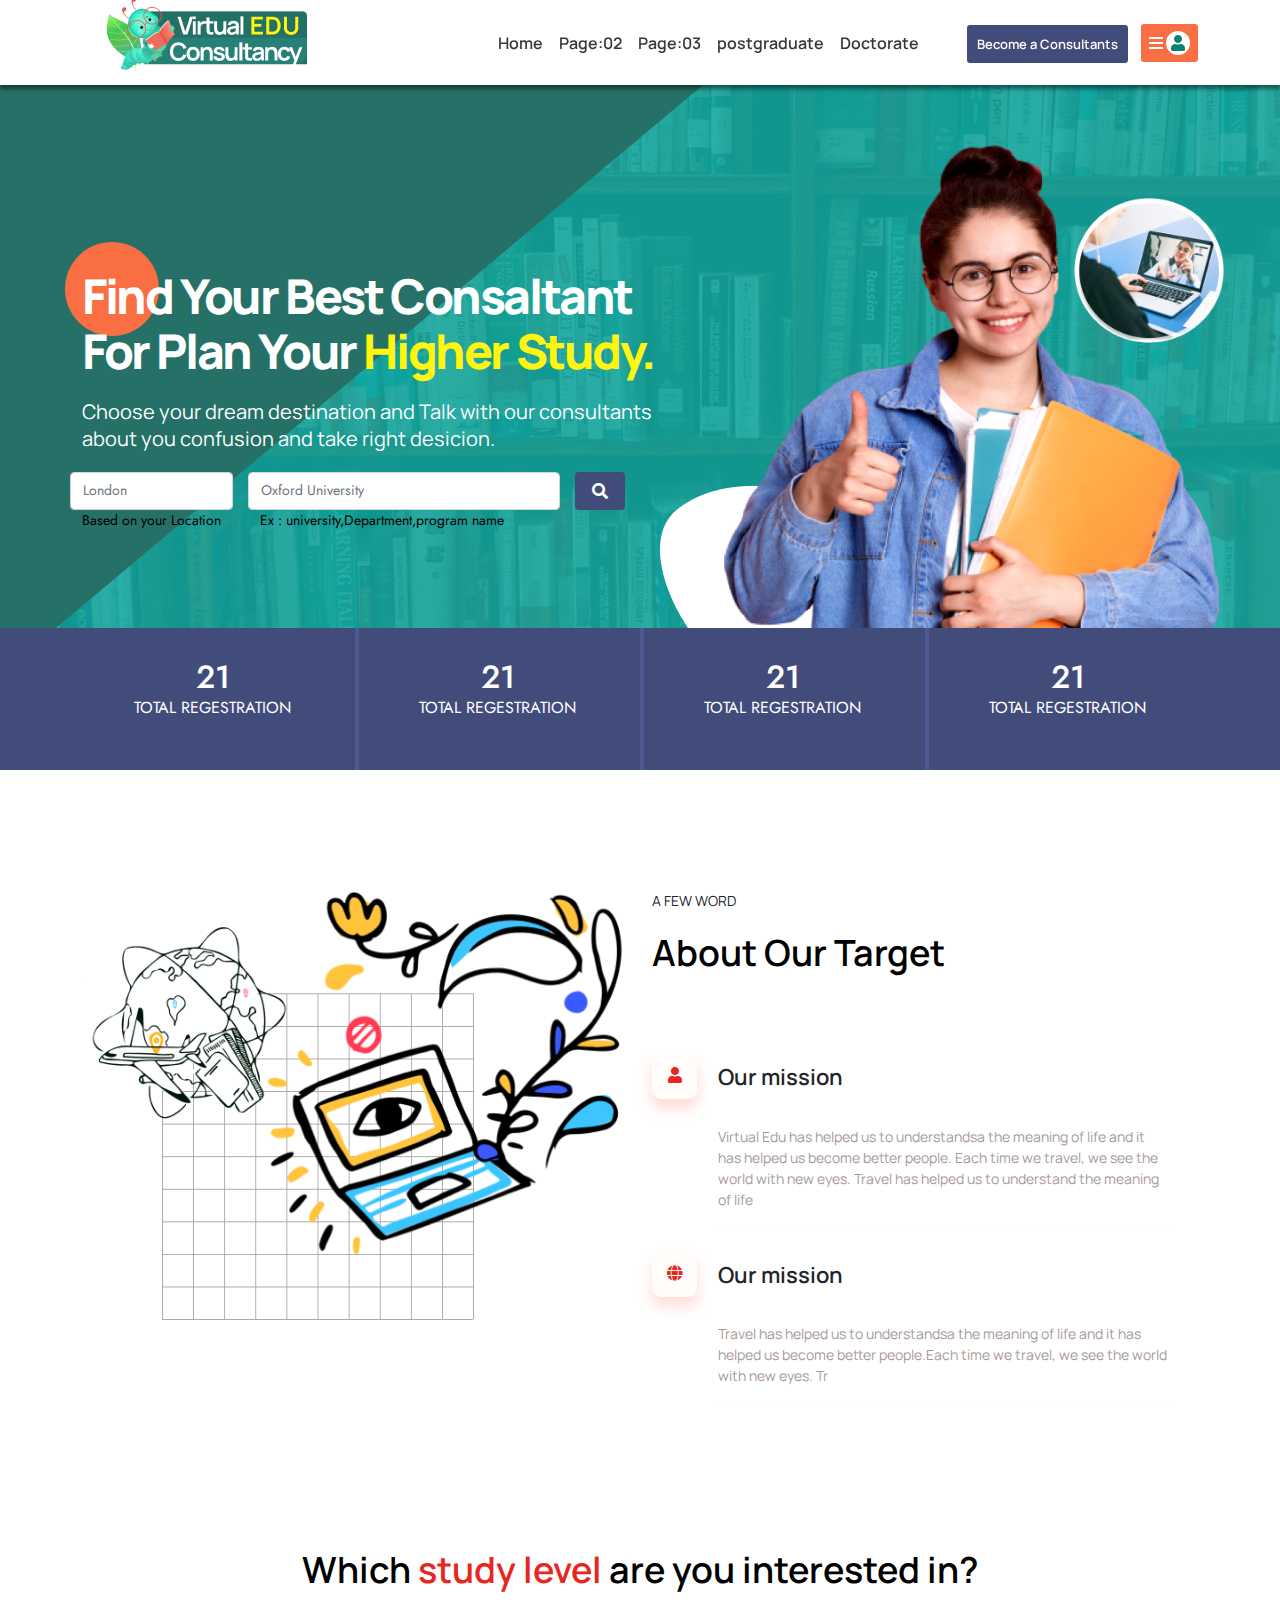
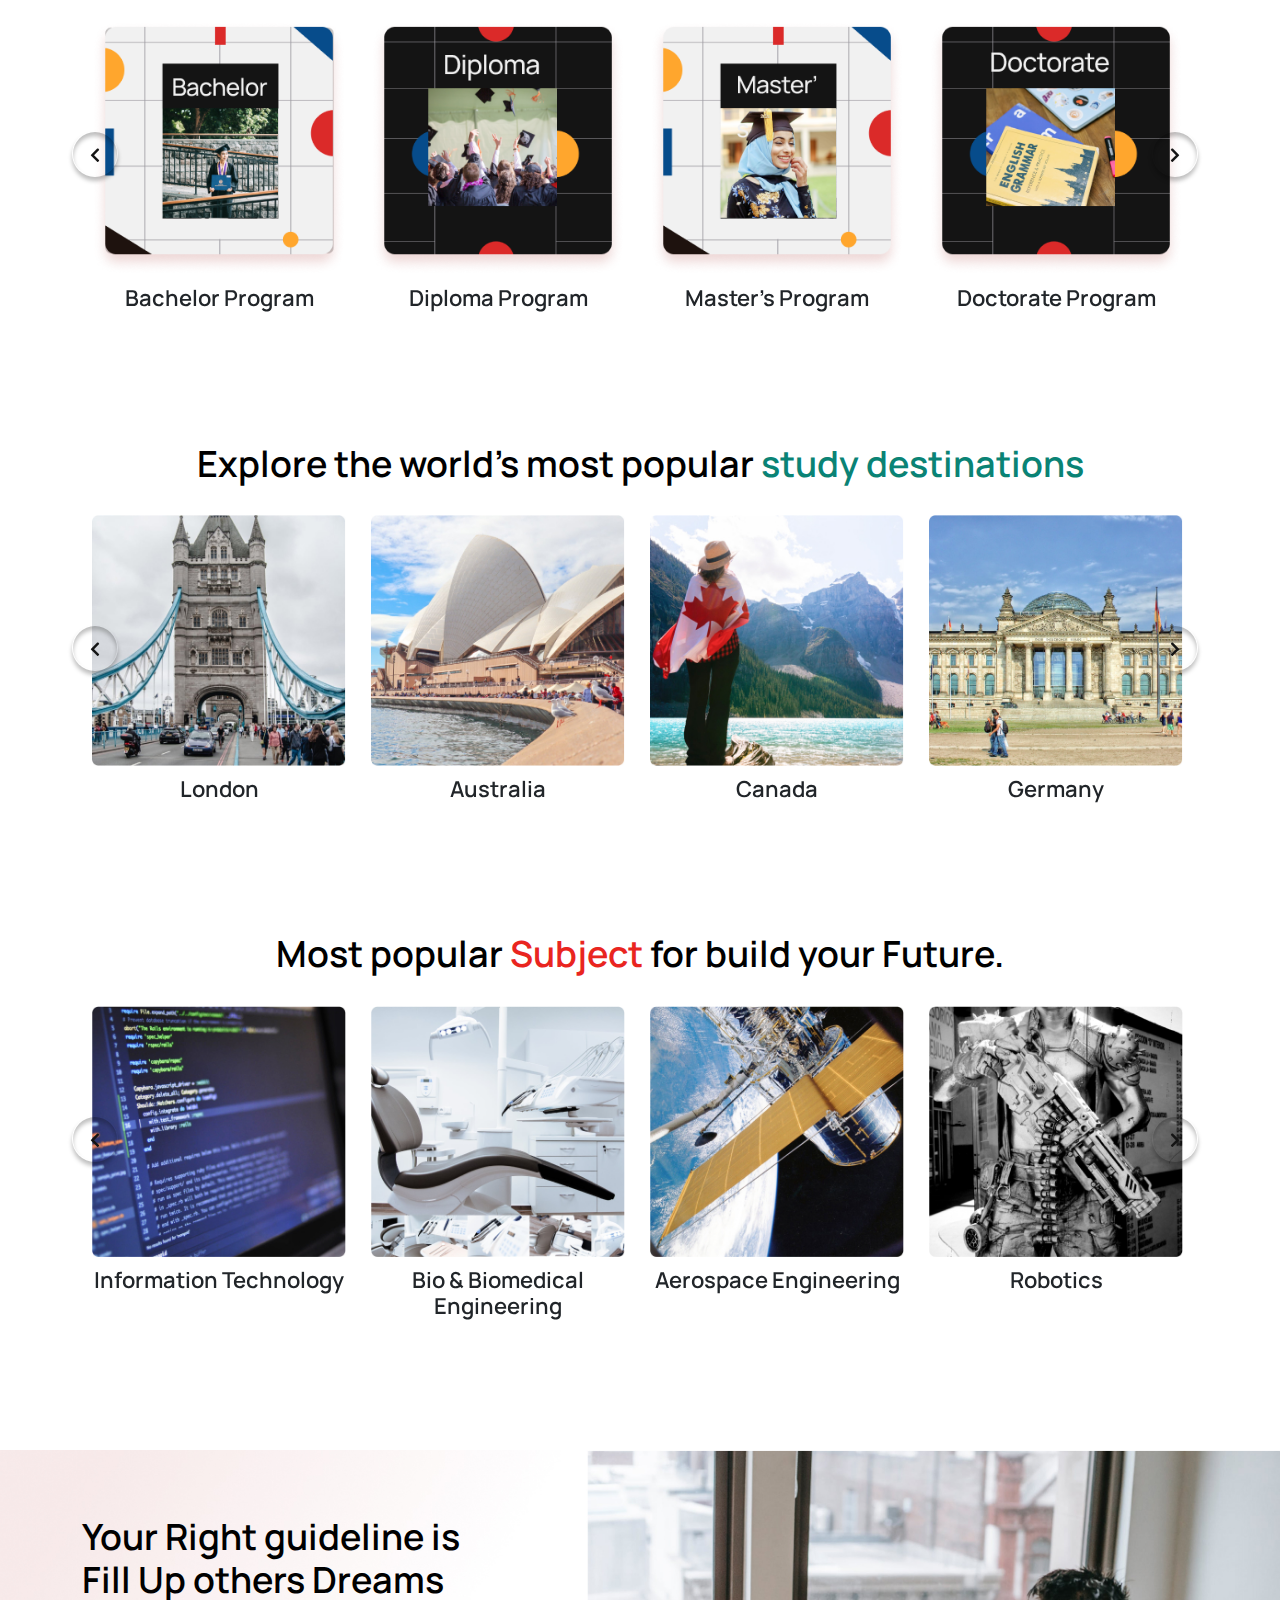
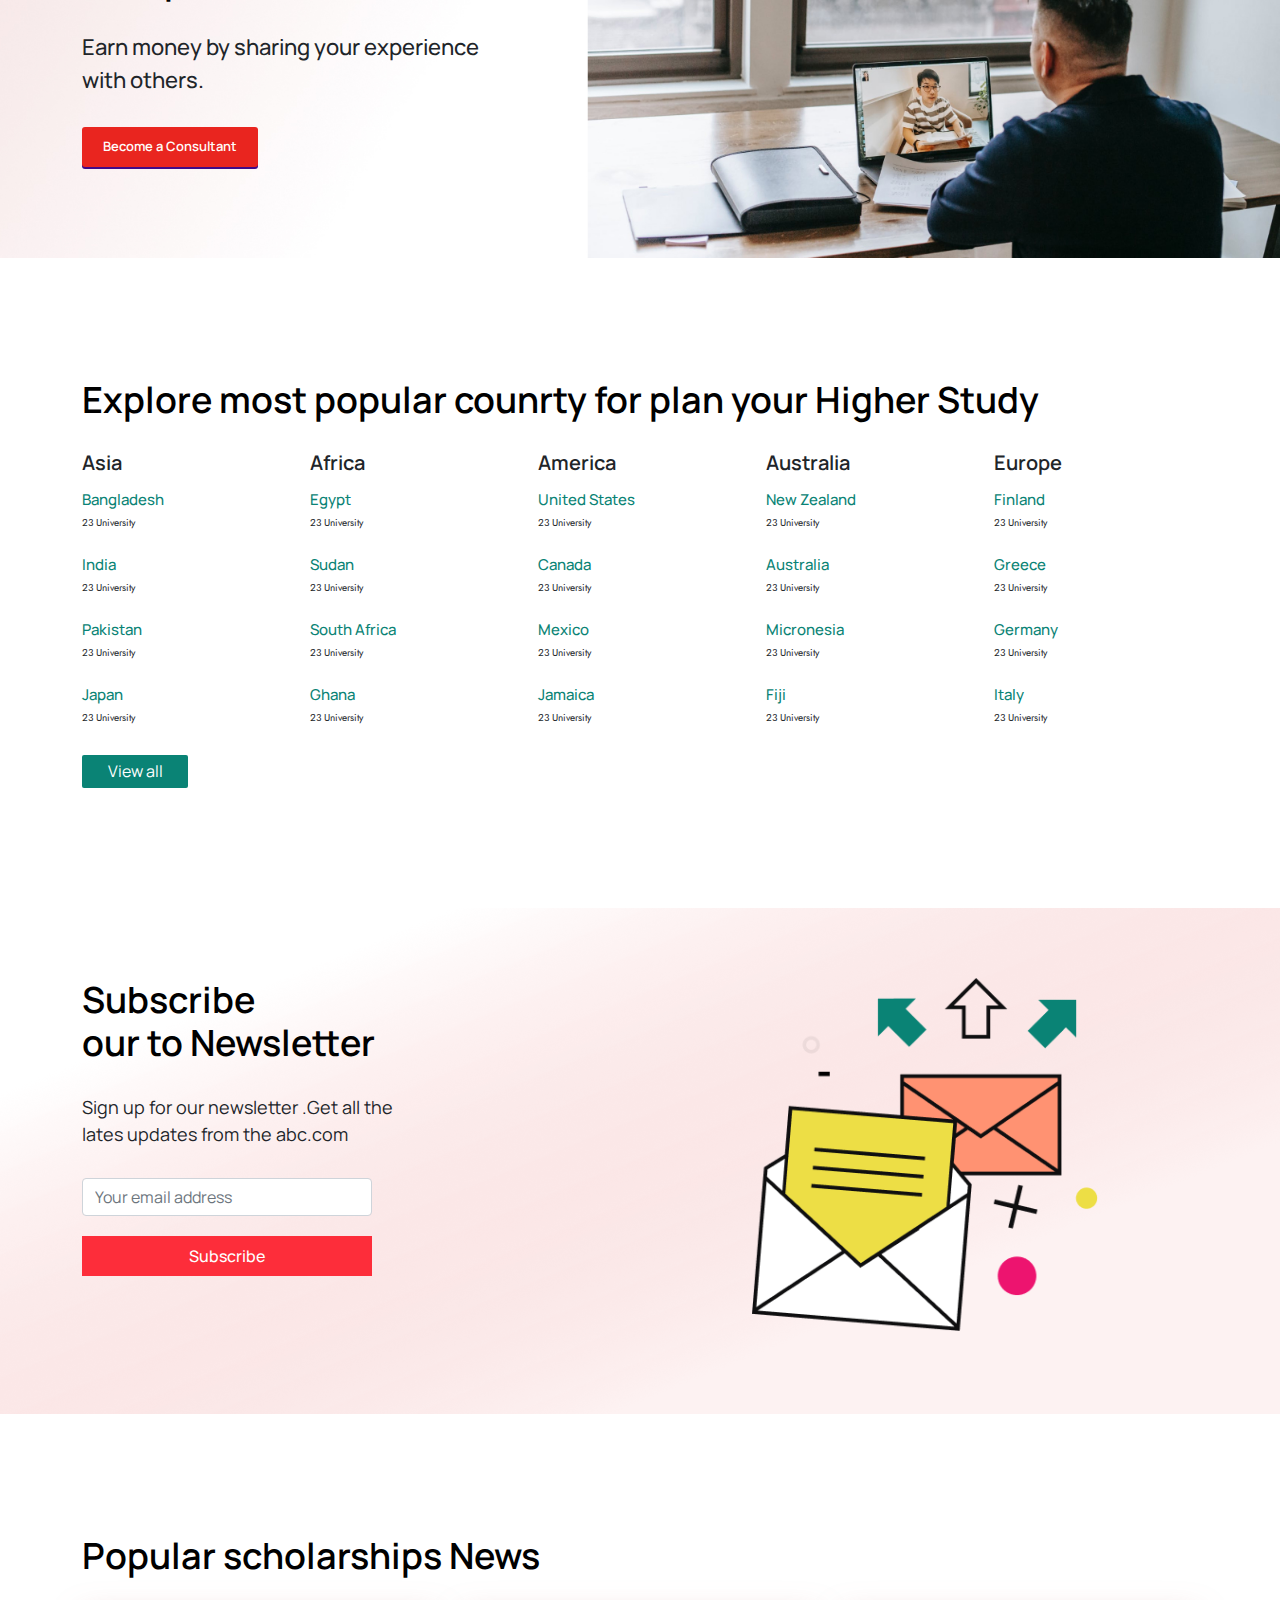
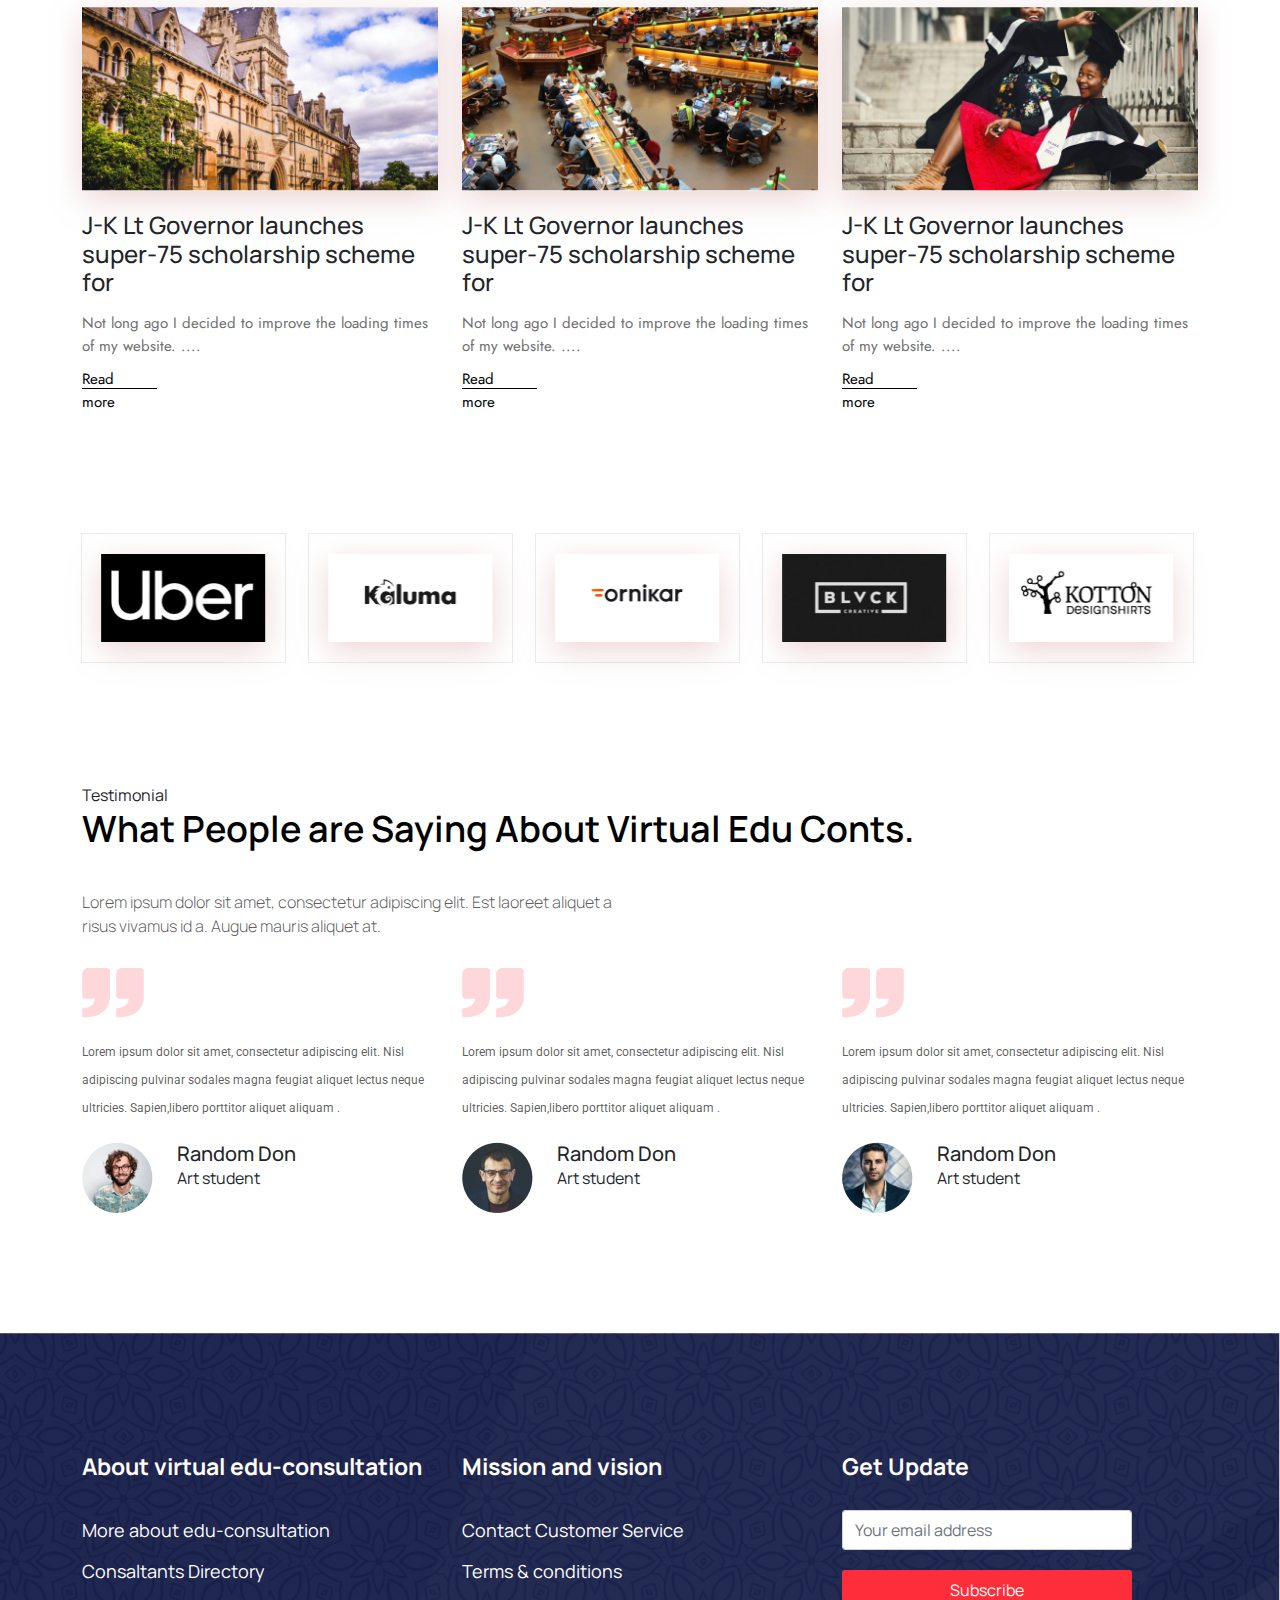
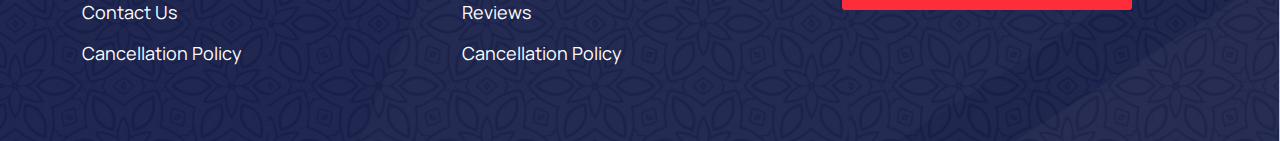
==== commit b702e4dc: "update" ====
--- a/index.html
+++ b/index.html
@@ -36,13 +36,13 @@
       <div class="collapse navbar-collapse" id="main-menu">
          <ul class="navbar-nav m-e">
             <li class="nav-item">
-               <a class="nav-link" href="#">Home</a>
+               <a class="nav-link" href="index.html">Home</a>
             </li>
             <li class="nav-item">
-               <a class="nav-link" href="#">Diploma</a>
+               <a class="nav-link" href="consultants.html">Page:02<!--Diploma--></a>
             </li>
             <li class="nav-item">
-               <a class="nav-link" href="#">undergraduate </a>
+               <a class="nav-link" href="consultants-profile.html">Page:03<!--undergraduate--> </a>
             </li>
             <li class="nav-item">
                <a class="nav-link" href="#">postgraduate </a>
@@ -53,11 +53,11 @@
          </ul>
       </div>
       <div class="navbar-right">
-         <button class="cs-button" type="button">Become a Consultants</button>
-         <button class="user-button" type="button">
+         <a class="cs-button" href="#">Become a Consultants</a>
+         <a class="user-button" href="consultants-profile.html">
             <i class="fas fa-bars"></i>
             <i class="fas fa-user"></i>
-         </button>
+         </a>
       </div>
    </div>
 </nav>
@@ -73,13 +73,15 @@
             <p>Choose your dream destination and Talk with our consultants about 
                you confusion and take right desicion.
             </p>
-            <div class="row">
+            <form class="row search-box" action="#"> 
                <input type="text" class="form-control location" placeholder="London">
                <input type="text" class="form-control institute" placeholder="Oxford University">
+               <button class="btn">
+                  <i class="fas fa-search"></i>
+               </button>
                <small class="location">Based on your Location</small>
                <small class="institute">Ex : university,Department,program name</small>
-            </div>
-
+            </form>
          </div>
          <div class="col-lg-5">
             <img src="assets/images/banner-1.png" alt="image">
@@ -200,7 +202,7 @@
          <h2>Explore the world's most popular <span>study destinations</span></h2>
       </div>
       <div class="destination-content-row">
-         <div class="row slider-content">
+         <div class="slider-content">
             <div class="information-content">
                <img src="assets/images/country-1.jpg" alt="image">
                <h5>London</h5>
@@ -234,7 +236,7 @@
          <h2>Most popular <span>Subject</span> for build your Future.</h2>
       </div>
       <div class="Subject-content-row">
-         <div class="row slider-content">
+         <div class="slider-content">
             <div class="information-content">
                <img src="assets/images/subject-1.jpg" alt="image">
                <h5>Information Technology</h5>
--- a/assets/css/style.css
+++ b/assets/css/style.css
@@ -1,24 +1,43 @@
+/*
+   Template Name: Nest
+   Description: virtual edu-consultancy HTML Template
+   Author Name: Riduanul Ashraf
+   Version: 1.0
+
+   Table of Contents
+   ================================================================
+   1) Common Css
+    1.1) slider css
+   2) nav
+   3) banner 
+   4) user-counter
+   5) about
+   6) programs
+   7) destination
+   8) subject
+   9) consultant
+   10) country
+   11) subscribe
+   12) scolarship
+   13) brand
+   14) reviews
+   15) footer
+
 /*common css start*/
 :root{
-    --clr-1: #FA6E44;
-    --clr-2: #257168;
-    --clr-3: #FFF50F;
+    --clr-hover: #FA6E44;
+    --clr-banner-bg: #257168;
+    --clr-yellow: #FFF50F;
+    --clr-common: #0A8375;
     --clr-4: #424C7B;
     --clr-5: #A79997;
-    --clr-6: #FD6A7C;
     --clr-7: #FD2D3A;
-    --clr-8: #0A8375;
-    --clr-9: #FB3749;
     --clr-10: #6E6E6E;
-    --clr-11: #4A4747;
     --clr-12: #E9251F;
     --clr-13: #383838;
-    --clr-14: #F7EAEA;
     --clr-15: #FFFCF9;
     --clr-16: #4E5991;
-    --clr-17: #FFF4EA;
-    --clr-18: #E5E5E5;
-    --clr-19: rgb(182, 182, 182, .28);
+    --clr-19: rgba(182, 182, 182, 0.278);
     
     --clr-white: #FFFFFF;
     --clr-black: #000000;
@@ -28,7 +47,6 @@
     --t-l-4s: all linear .4s;
     --t-l-2s: all linear .2s;
 
-    --clr-8: rgba(19, 165, 158, 0.9);
 }
 h1,h2,h3,h4,h5,h6,
 p,
@@ -66,14 +84,11 @@
     font-weight: 600;
     padding: 10px 0;
 }
-
-
-
-
-
-
-
-
+.information-content{
+    padding: 0 15px;
+    margin-left: -5px;
+}
+/*slider css end*/
 .slider-icon{
 	color: #141414;
 	width: 46px;
@@ -88,23 +103,17 @@
 }
 .slider-icon:hover{
     color: var(--clr-white);
-	background-color: var(--clr-8);
+	background-color: var(--clr-common);
 }
 .slider-icon.fa-chevron-left{
 	left: -10px;
-    top: 105px;
+    top: 110px;
 }
 .slider-icon.fa-chevron-right{
 	right: 0px;
-    top: 105px;
-}
-
-
-
-
-
-
-
+    top: 110px;
+}
+/*slider css end*/
 
 /*common css end*/
 
@@ -115,7 +124,7 @@
     width: 100%;
     background-color: var(--clr-white);
     box-shadow: 0px 4px 4px rgba(0, 0, 0, 0.46);
-    z-index: 999;
+    z-index: 99999;
 }
 #main-menu{
     align-items: right;
@@ -129,33 +138,29 @@
     transition: var(--t-l-2s);
 }
 #main-menu ul li:hover a{
-    color: var(--clr-1);
+    color: var(--clr-hover);
 }
 .navbar-right .cs-button{
     background-color: var(--clr-4);
     color: var(--clr-15);
     font-weight: 600;
     font-size: 13px;
-    height: 37px;
-    width: 157px;
+    padding: 10px;
     border: none;
     border-radius: 3px;
 }
 .navbar-right .user-button{
-    background-color: var(--clr-1);
+    background-color: var(--clr-hover);
     border: none;
+    border-radius: 3px;
+    padding: 8px;
+    margin-left: 10px;
 }
 .navbar-right .user-button .fa-bars{
     color: var(--clr-white);
 }
-
-.navbar-right .user-button{  
-    height: 37px;
-    width: 64px;
-    border-radius: 3px;
-}
 .navbar-right .user-button .fa-user{
-    color: var(--clr-8);
+    color: var(--clr-common);
     background-color: var(--clr-white);
     border: 1px solid transparent;
     border-radius: 50%;
@@ -203,7 +208,7 @@
     border: 1px solid transparent;
     height: 935px;
     width: 1335px;
-    background-color: var(--clr-2);
+    background-color: var(--clr-banner-bg);
     transform: rotate(140deg);
     top: -405px;
     left: -665px;
@@ -222,7 +227,7 @@
     width: 94px;
     top: 157px;
     left: -5px;
-    background-color: var(--clr-1);
+    background-color: var(--clr-hover);
     z-index: -1;
 }
 #banner .banner-content::before{
@@ -253,7 +258,7 @@
 color: #FFFFFF;
 }
 #banner .banner-content span{
-    color: var(--clr-3);
+    color: var(--clr-yellow);
 }
 #banner .banner-content p{
     font-family: Manrope;
@@ -262,20 +267,27 @@
     color: #FFFFFF;
     padding: 20px 0;
 }
-#banner .banner-text .location{
+#banner .banner-text form .location{
     font-family: var(--Jost-font);
     font-size: 14px;
     font-weight: 400;
-    color: var(--clr-white);
+    color: var(--clr-black);
     width: 163px;
-    margin-right: 20px;
-}
-#banner .banner-text .institute{
+    margin-right: 15px;
+}
+#banner .banner-text form .institute{
     font-family: var(--Jost-font);
     font-size: 14px;
     font-weight: 400;
-    color: var(--clr-white);
+    color: var(--clr-black);
     width: 312px;
+    margin-right: 15px;
+}
+#banner .banner-text form button{
+    color: var(--clr-white);
+    border: 1px solid transparent;
+    background-color: var(--clr-4);
+    width: 50px;
 }
 #banner .banner-content img{
     height: 628px;
@@ -329,14 +341,14 @@
     font-weight: 400;
     color: var(--clr-5);
     padding-bottom: 20px;
-    border-bottom: 2px solid var(--clr-17);
+    border-bottom: 2px solid var(--clr-15);
 }
 #about .about-content .fas{
     color: var(--clr-12);
     height: 45px;
     width: 45px;
     border: 1px solid transparent;
-    background-color: var(--clr-17);
+    background-color: var(--clr-15);
     box-shadow: 0px 9.016px 13.524px rgba(255, 113, 91, 0.25);
     border-radius: 9px;
     padding-top: 12px;
@@ -372,7 +384,7 @@
     margin-top: 120px;
 }
 #destination .section-header span{
-    color: var(--clr-8);
+    color: var(--clr-common);
 }
 /*destination section end*/
 
@@ -432,7 +444,7 @@
 #country .country-content h5{
     font-size: 15px;
     font-weight: 500;
-    color: var(--clr-8);
+    color: var(--clr-common);
     line-height: 2;
 }
 #country .country-content p{
@@ -440,13 +452,17 @@
     font-size: 10px;
     font-weight: 400;
 }
+.country-content ul li{
+    padding: 10px 0;
+}
 #country button{
     color: var(--clr-white);
     height: 33px;
     width: 106px;
     border: none;
-    background-color: var(--clr-8);
+    background-color: var(--clr-common);
     border-radius: 2px;
+    margin-top: 20px;
 }
 /*country section end*/
 
@@ -491,12 +507,14 @@
     margin-top: 120px;}
 #scholarships .scholarships-content img{
     filter: drop-shadow(0px 9px 16px rgba(186, 94, 94, 0.26));
+    margin-bottom: 20px;
 }
 #scholarships .scholarships-content p{
     font-family: var(--Jost-font);
     font-size: 15px;
     font-weight: 400;
     color: var(--clr-10);
+    margin: 15px 0 10px 0;
 }
 #scholarships .scholarships-content button{
     height: 22px;
@@ -590,7 +608,7 @@
     transition: var(--t-l-2s);
 }
 #footer .footer-content ul li a:hover{
-    color: var(--clr-1);
+    color: var(--clr-hover);
 }
 .footer-content input{
     height: 40px;
@@ -611,7 +629,7 @@
 
 
 
-
+/*consultant page start*/
 
 /*consultant-banner section start*/
 #consultant-banner{
@@ -635,21 +653,29 @@
     font-family: var(--Jost-font);
     font-size: 14px;
     font-weight: 400;
-    color: var(--clr-white);
+    color: var(--clr-black);
     width: 163px;
-    margin-right: 20px;
+    margin-right: 15px;
 }
 #consultant-banner .institute{
     font-family: var(--Jost-font);
     font-size: 14px;
     font-weight: 400;
-    color: var(--clr-white);
+    color: var(--clr-black);
     width: 312px;
+    margin-right: 15px;
 }
 #consultant-banner .banner-content img{
     height: 628px;
     width: 500px;
     padding-top: 60px;
+    margin-right: 15px;
+}
+#consultant-banner form button{
+    color: var(--clr-white);
+    border: 1px solid transparent;
+    background-color: var(--clr-common);
+    width: 50px;
 }
 /*consultant-banner section end*/
 
@@ -678,7 +704,7 @@
 #consultant-user h5{
     font-size: 19px;
     font-weight: 400;
-    color: var(--clr-8);
+    color: var(--clr-common);
     margin-bottom: 5px;
 }
 #consultant-user p{
@@ -700,7 +726,7 @@
     margin: 10px 0;
 }
 #consultant-user .consultant-details button .fas{
-    color: var(--clr-8);
+    color: var(--clr-common);
     padding: 5px 10px;
     transition: var(--t-l-2s);
 }
@@ -708,7 +734,7 @@
     transform: rotate(90deg);
 }
 #consultant-user .consultant-details button:hover{
-    background-color: var(--clr-8);
+    background-color: var(--clr-common);
     color: var(--clr-white);
 }
 #consultant-user .consultant-details button:hover .fas{
@@ -723,54 +749,63 @@
 }
 /*consultant-user section end*/
 
-
-
-
-
-
-
-/*consultant-profile section start*/
-#consultant-profile{
+/*consultant page end*/
+
+
+
+
+
+
+
+/*consultant-profile page start*/
+#consultant-profile-banner{
+    background-image: url(../images/consultant-profile-banner.png);
+    height: 268px;
+    padding-top: 85px;
+    position: relative;
+    background-size: cover;
+    background-repeat: no-repeat;
+    z-index: 1;
+}
+/*consultant-details section start*/
+#consultant-details{
     width: 1181px;
     height: 308px;
-    margin: 50px 100px;
-}
-#consultant-profile .row{
-    padding: 55px 0;
-}
-#consultant-profile img{
+    margin: 120px 100px 0 100px ;
+}
+#consultant-details img{
     height: 166px;
     width: 166px;
 }
-#consultant-profile h3{
+#consultant-details h3{
     font-size: 28px;
     font-weight: 600;
     color: var(--clr-black);
     margin-bottom: 10px;
 }
-#consultant-profile h4{
+#consultant-details h4{
     font-size: 20px;
     font-weight: 500;
     color: var(--clr-black);
     margin-bottom: 5px;
 }
-#consultant-profile h5{
+#consultant-details h5{
     font-size: 19px;
     font-weight: 400;
-    color: var(--clr-8);
+    color: var(--clr-common);
     margin-bottom: 5px;
 }
-#consultant-profile p{
+#consultant-details p{
     font-family: var(--Jost-font);
     font-size: 15px;
     margin-bottom: 5px;
 }
-#consultant-profile small{
+#consultant-details small{
     font-weight: 500;
     font-size: 12px;
     margin-bottom: 10px;
 }
-#consultant-profile button{
+#consultant-details button{
     border: none;
     font-size: 20px;
     height: 33px;
@@ -778,34 +813,34 @@
     transition: var(--t-l-2s);
     margin: 10px 0;
 }
-#consultant-profile .consultant-details button .fas{
-    color: var(--clr-8);
+#consultant-details .consultant-details button .fas{
+    color: var(--clr-common);
     padding: 5px 10px;
     transition: var(--t-l-2s);
 }
-#consultant-profile .consultant-details button .fa-phone{
+#consultant-details .consultant-details button .fa-phone{
     transform: rotate(90deg);
 }
-#consultant-profile .consultant-details button:hover{
-    background-color: var(--clr-8);
-    color: var(--clr-white);
-}
-#consultant-profile .consultant-details button:hover .fas{
-    color: var(--clr-white);
-}
-#consultant-profile .fa-star{
+#consultant-details .consultant-details button:hover{
+    background-color: var(--clr-common);
+    color: var(--clr-white);
+}
+#consultant-details .consultant-details button:hover .fas{
+    color: var(--clr-white);
+}
+#consultant-details .fa-star{
     color: #F9B70D;
 }
-#consultant-profile .consultant-details a{
-    color: var(--clr-8);
-}
-/*consultant-profile section end*/
-
-
-
+#consultant-details .consultant-details a{
+    color: var(--clr-common);
+}
+/*consultant-details section end*/
+
+/*pricing section start*/
 #pricing{
     background-image: url(../images/chat-bg.png);
     height: 640px;
+    margin-top: 120px;
     color: var(--clr-white);
     position: relative;
     z-index: 2;
@@ -818,6 +853,18 @@
 	background-color:rgba(19, 165, 158, 0.9);
 	z-index:-2;
 }
+#pricing::after{
+	content:'';
+	position:absolute;
+    border: 1px solid var(--clr-white);
+	width:100%;
+    top: 100px;
+	z-index:-2;
+}
+
+#pricing .pricing-header{
+    padding: 45px 0 10px 0;
+}
 #pricing h3{
     font-size: 36px;
     font-weight: 600;
@@ -830,4 +877,74 @@
     font-size: 24px;
     font-weight: 600;
     padding: 0 10px;
-}+}
+#pricing .pricing-content{
+    padding: 100px 0;
+}
+#pricing .pricing-content a{
+    font-family: var(--Jost-font);
+    font-size: 22px;
+    font-weight: 600;
+    color: var(--clr-white);
+    background-color: var(--clr-hover);
+    padding: 5px;
+    border: 1px solid transparent;
+    border-radius: 6px;
+}
+
+#pricing .pricing-content img{
+    margin-top: -20px;
+}
+
+#pricing .pricing-content h4{
+    margin-bottom: 50px;
+}
+#pricing .pricing-content .content{
+    margin-top: 75px;
+}
+/*pricing section end*/
+
+/*educational-background section start*/
+#education-background{
+    height: 730px;
+    background-color:#192149F7;
+    margin-top: 120px;
+    color: var(--clr-white);
+    font-family: var(--manpore-font);
+}
+#education-background .section-header h2{
+    font-size: 45px;
+    font-weight: 500;
+    color: var(--clr-white);
+    padding: 80px 0 50px 40px ;
+}
+.education-background-content{
+    border: 1px solid var(--clr-white);
+    border-radius: 15px;
+    height: 435px;
+}
+.education-background-content h3{
+    font-size: 24px;
+    font-weight: 600;
+    color: var(--clr-yellow);
+    padding: 35px 40px;
+}
+.education-background-content ul{
+    padding: 0 0 40px 30px;
+    border-bottom: 1px solid var(--clr-white);
+}
+.education-background-content ul li{
+    display: inline-block;
+    list-style-type: disc;
+    padding: 0 20px;
+}
+.education-background-content p{
+    font-size: 18px;
+    font-weight: 400;
+    line-height: 38px;
+    width: 750px;
+    padding: 30px 0  50px 40px;
+}
+/*educational-background section end*/
+
+/*consultant-profile page end*/
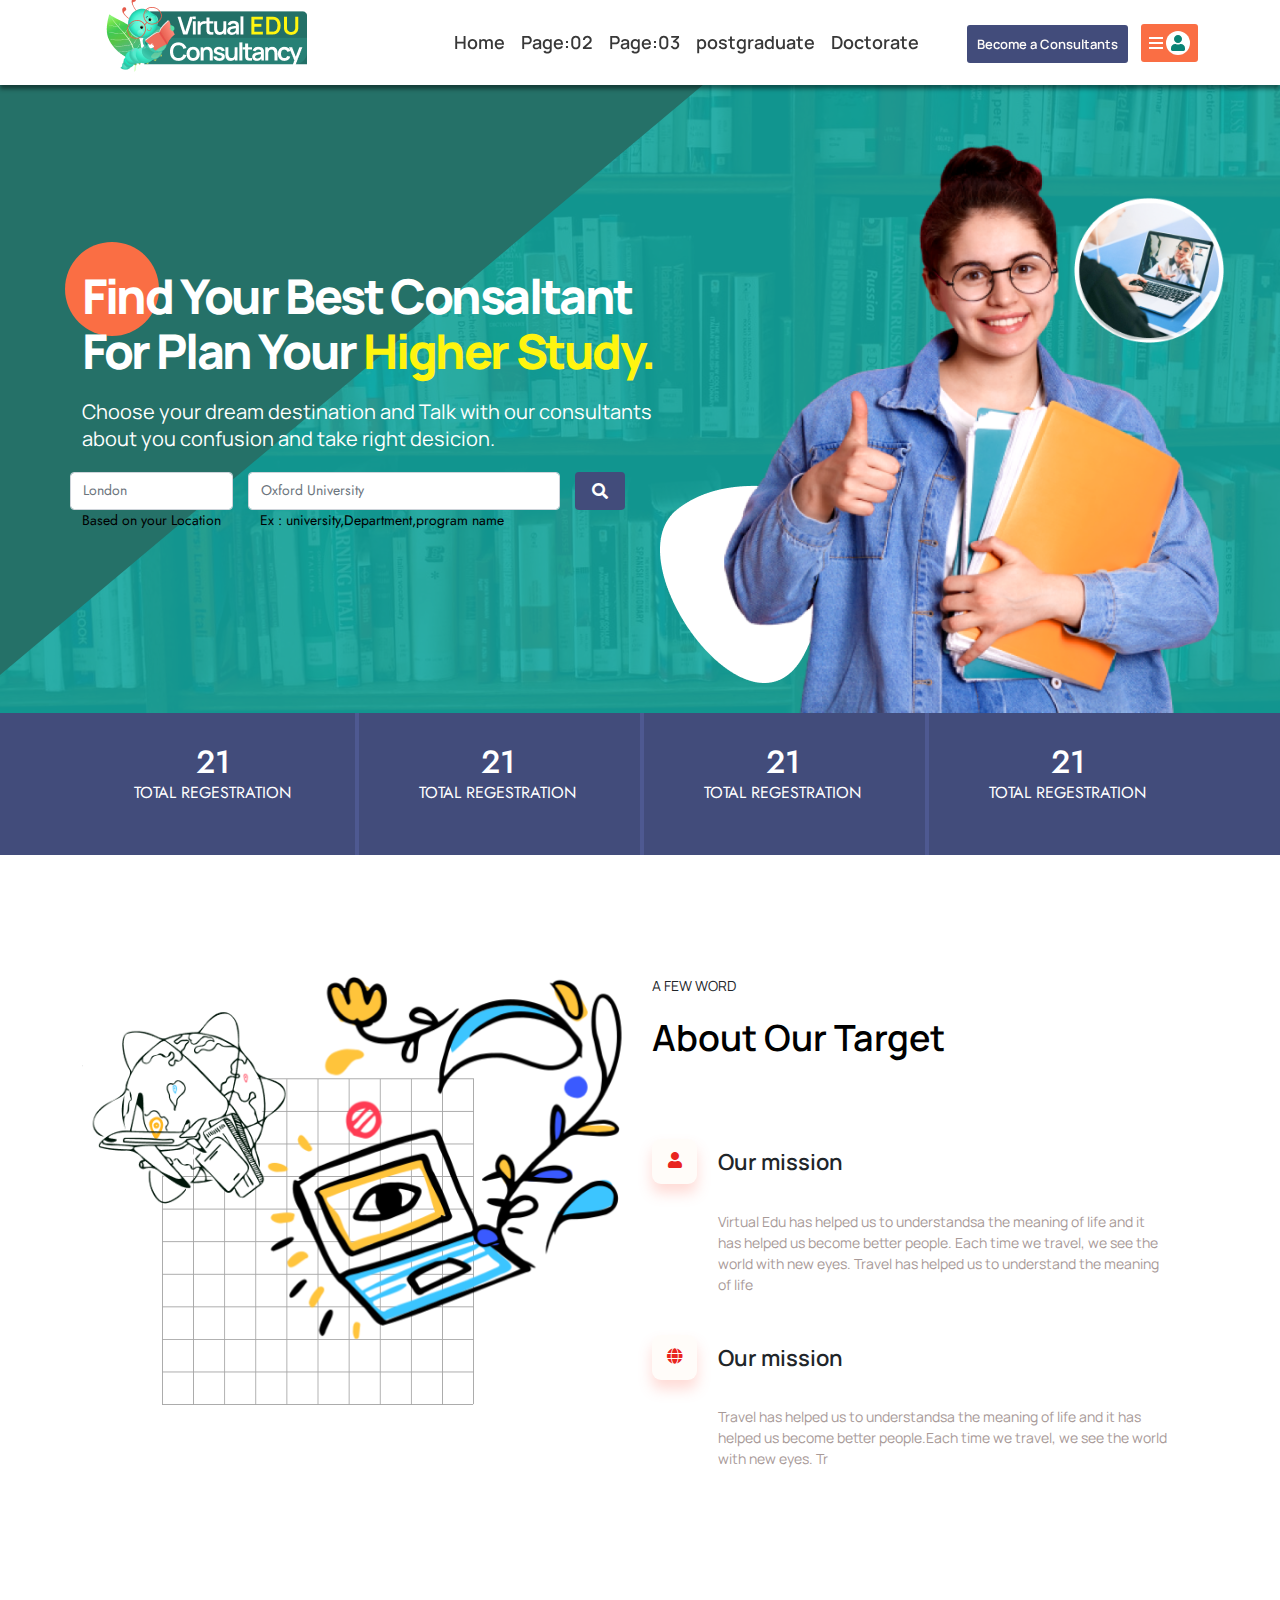
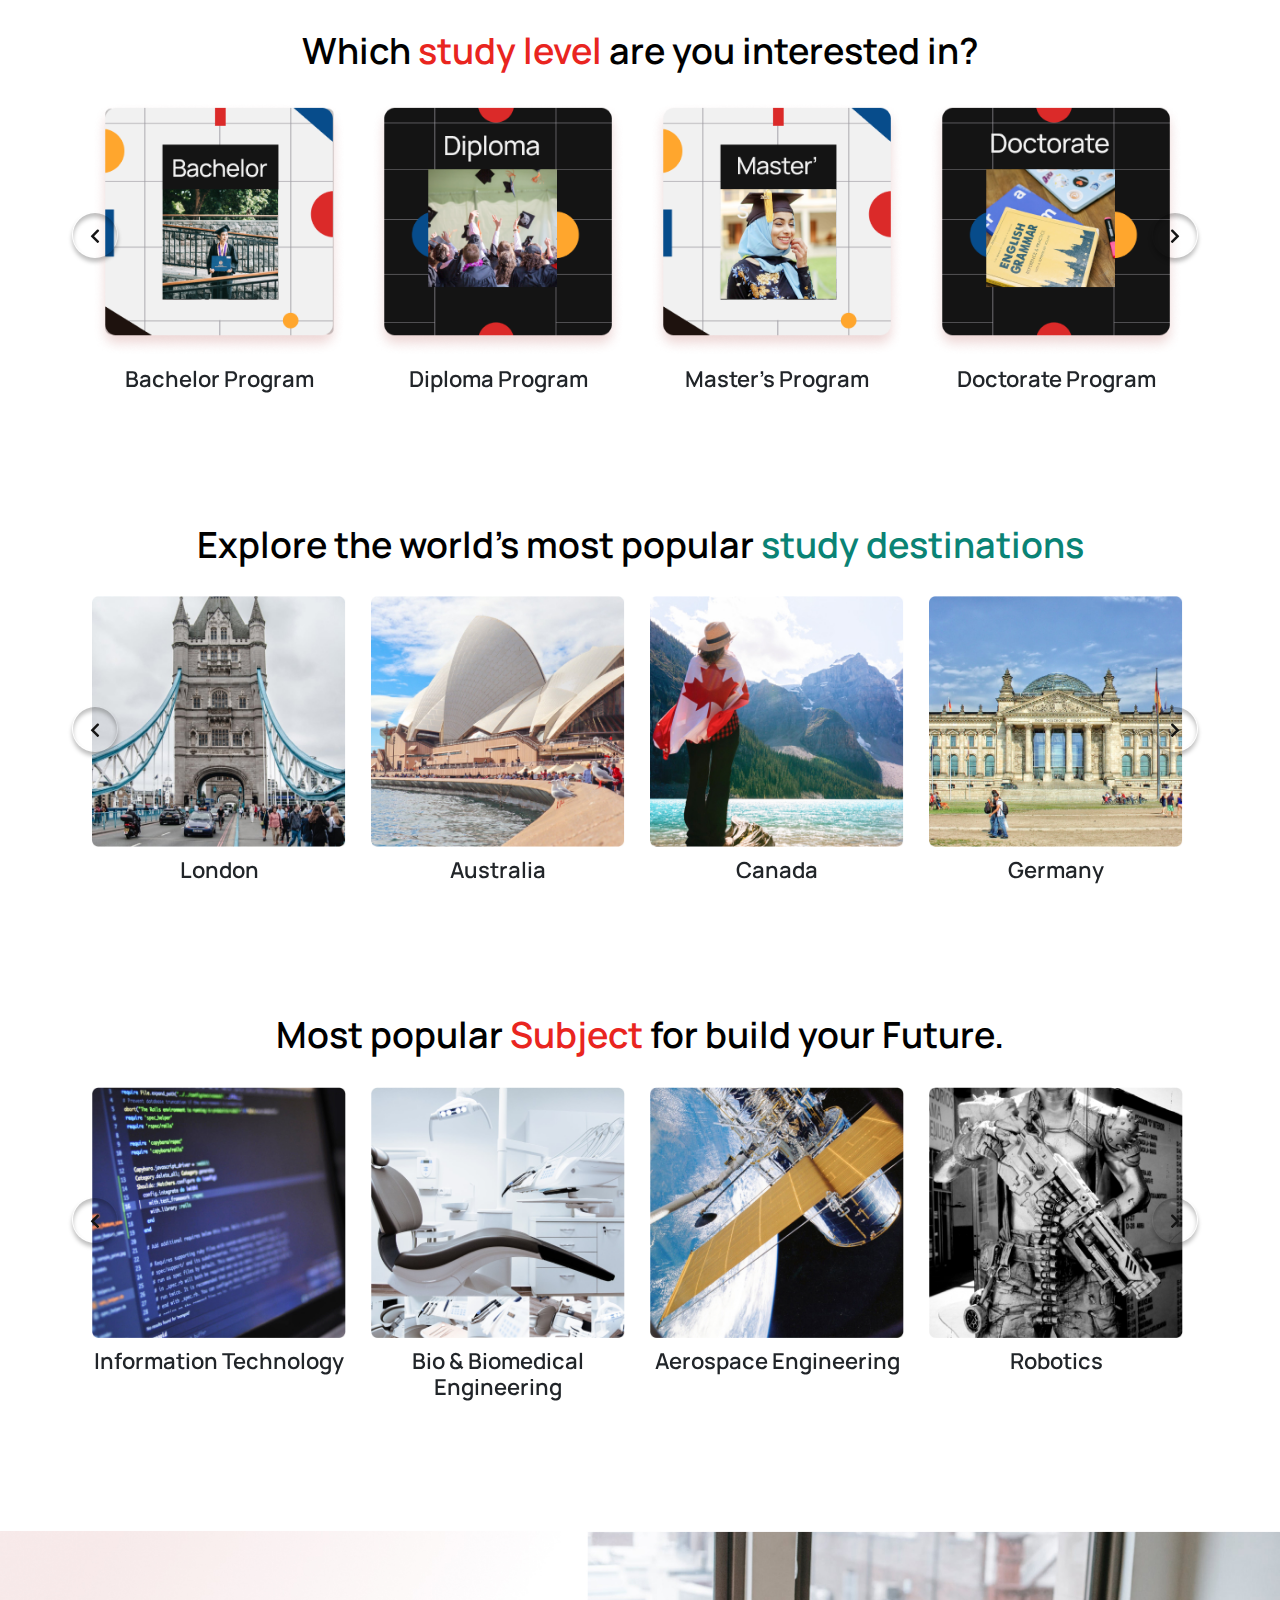
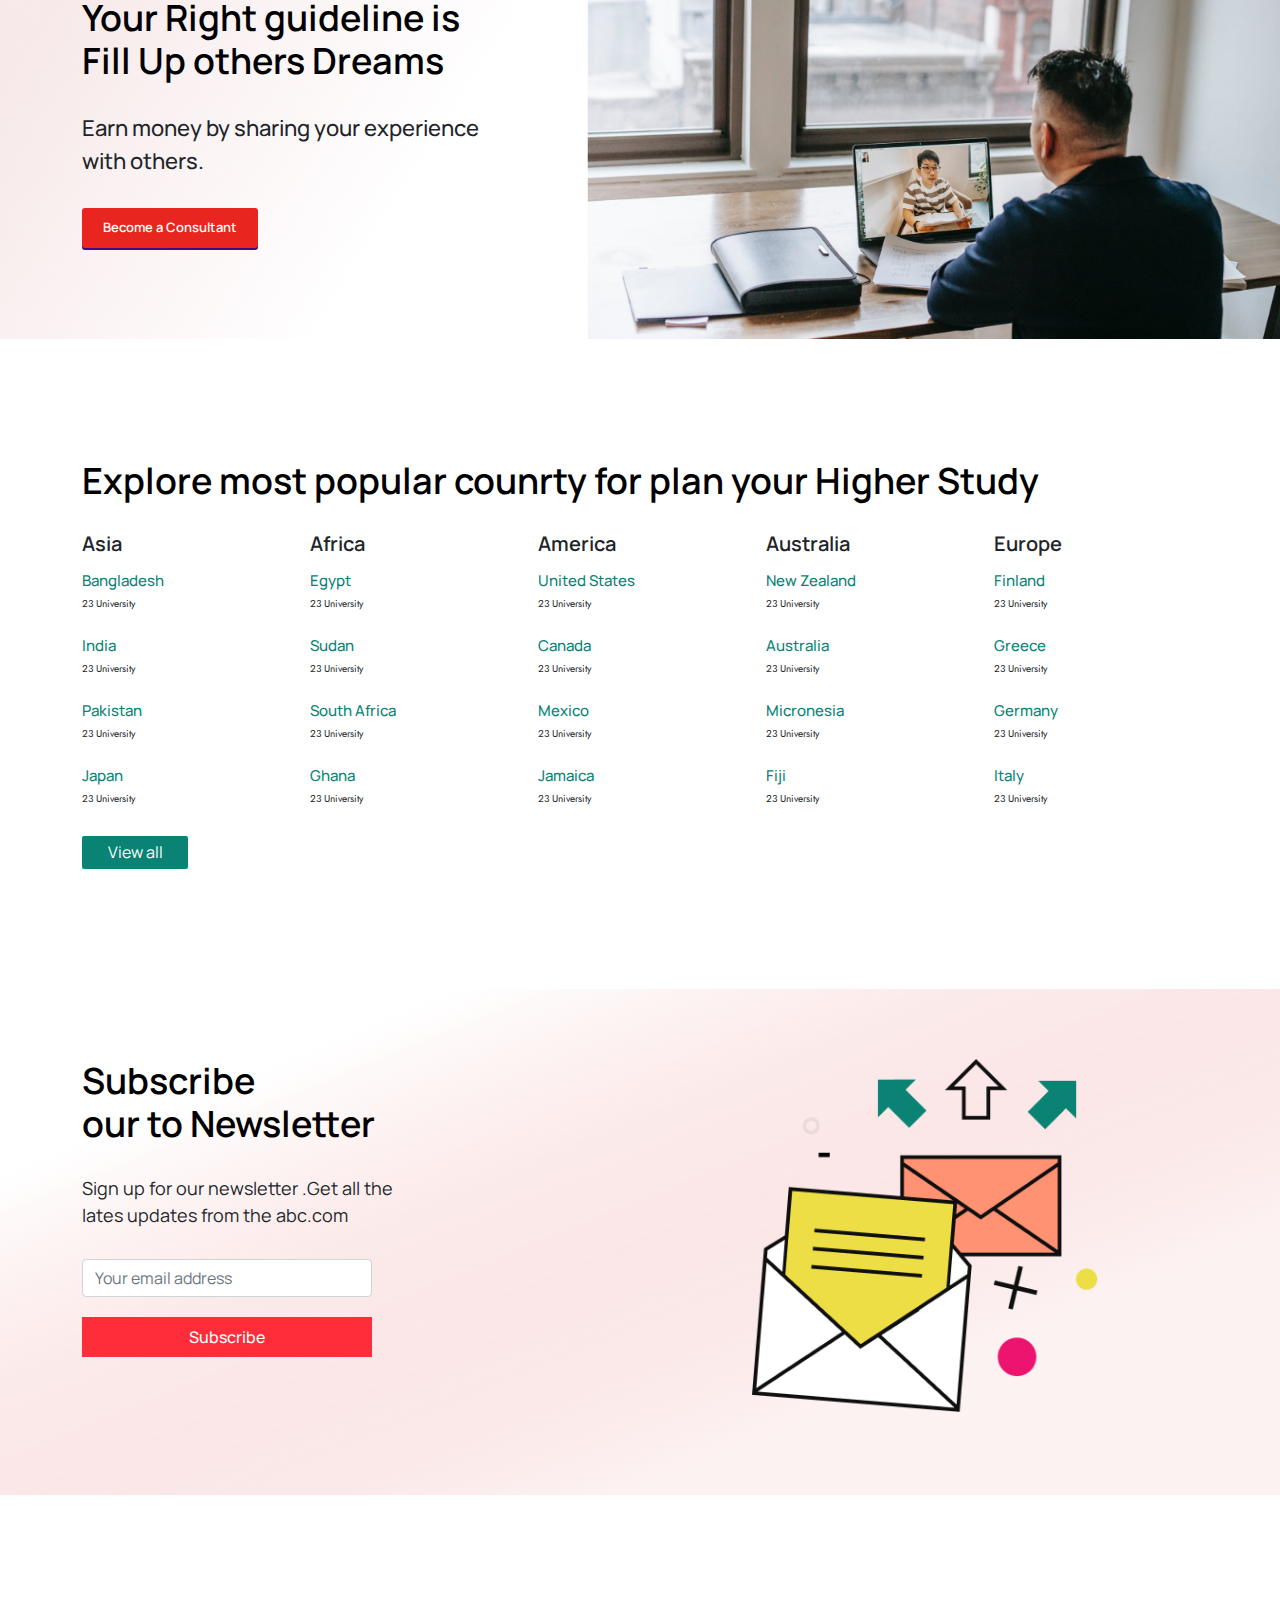
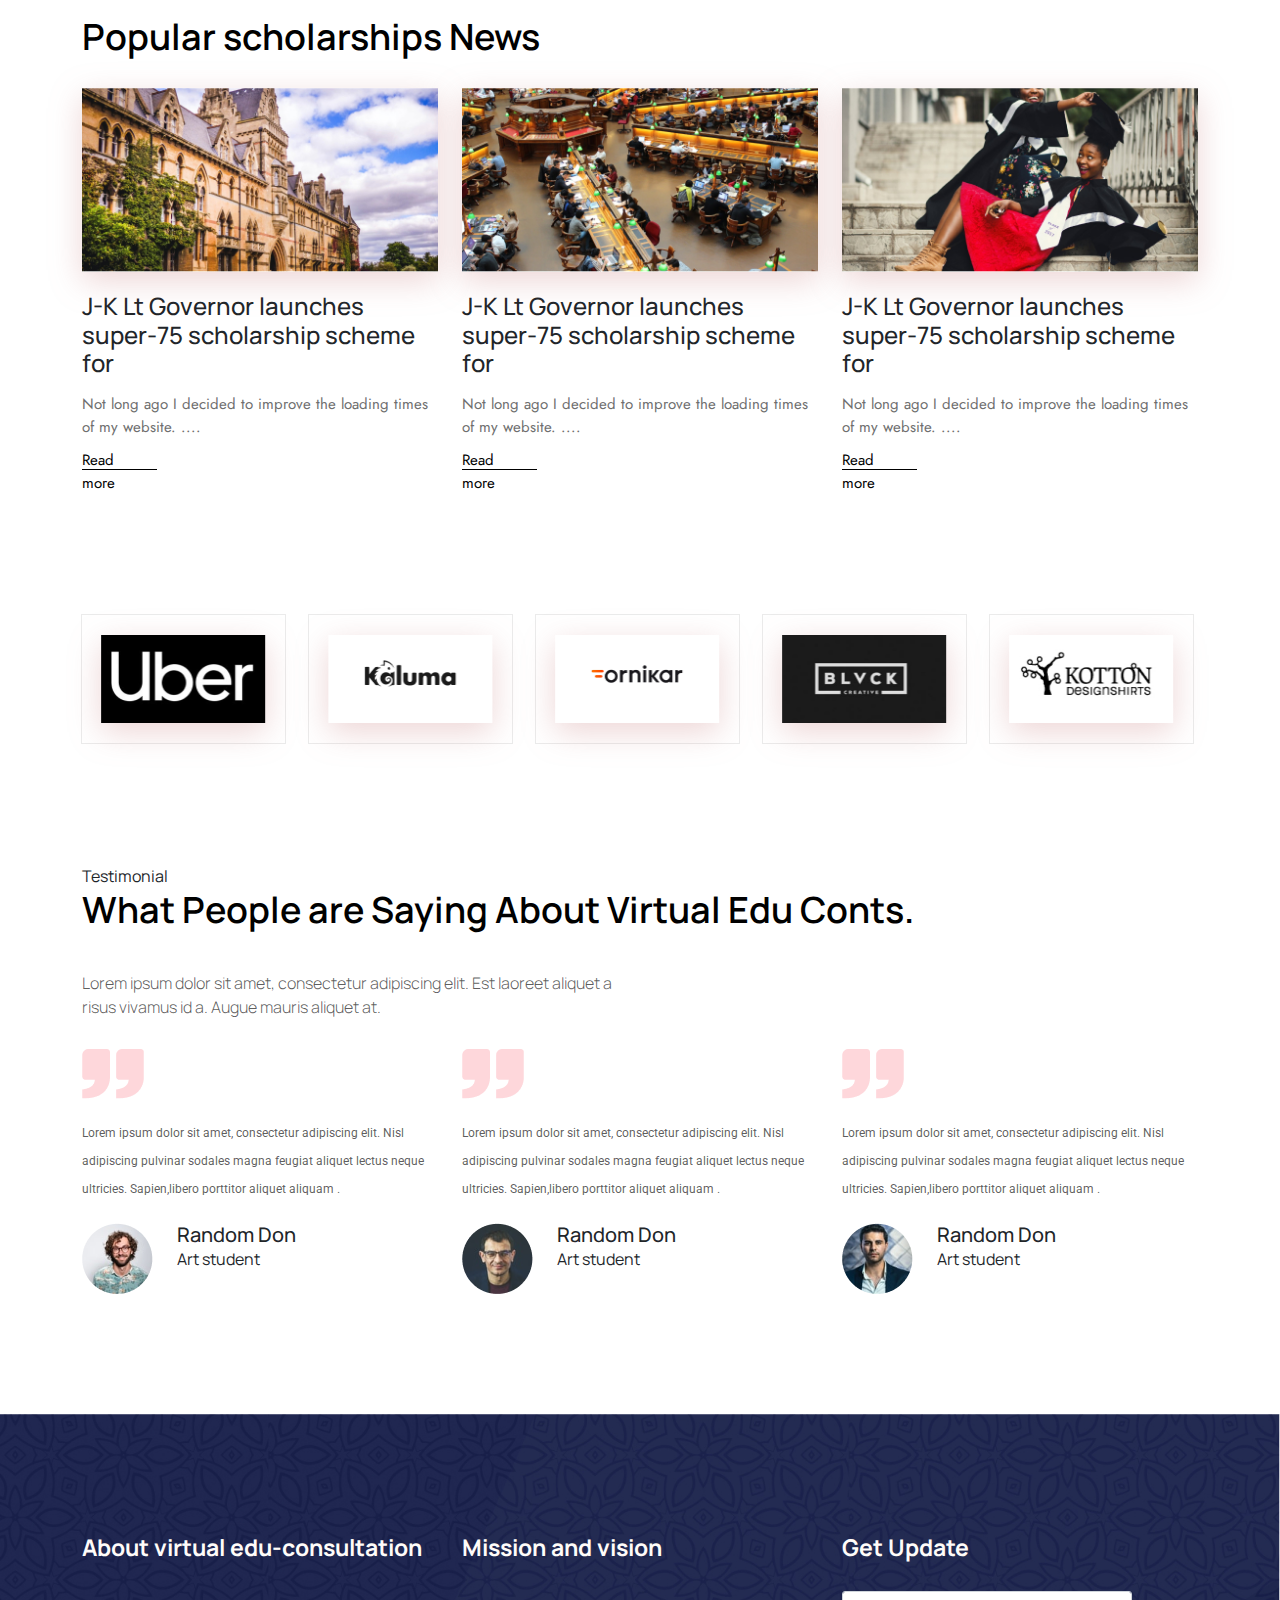
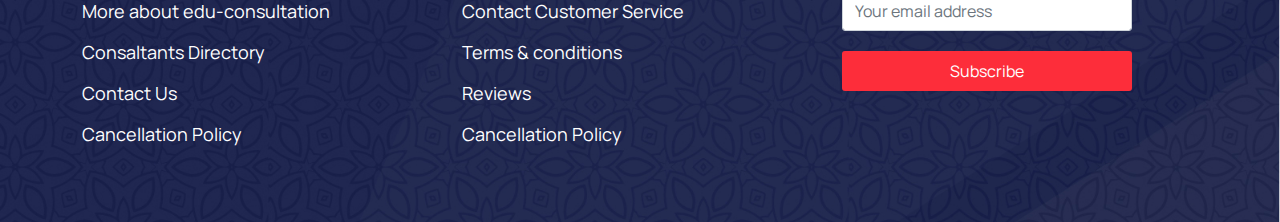
==== commit 1df94c96: "responsive update" ====
--- a/index.html
+++ b/index.html
@@ -30,8 +30,8 @@
       <a class="navbar-brand" href="index.html">
          <img src="assets/images/logo.png" alt="logo">
       </a>
-      <button class="navbar-toggler" type="button" data-bs-toggle="collapse" data-bs-target="#main-menu">
-         
+      <button class="navbar-toggler menu-button" type="button" data-bs-toggle="collapse" data-bs-target="#main-menu">
+         <i class="fas fa-bars"></i>
       </button>
       <div class="collapse navbar-collapse" id="main-menu">
          <ul class="navbar-nav m-e">
@@ -86,7 +86,7 @@
          <div class="col-lg-5">
             <img src="assets/images/banner-1.png" alt="image">
          </div>
-      </div>
+      </di>
    </div>
 </section>
 <!--banner section end-->
@@ -95,19 +95,19 @@
 <section id="user-counter">
    <div class="container">
       <div class="row">
-         <div class="col-lg-3 col-6">
+         <div class="col-3">
             <h2>21</h2>
             <p>TOTAL REGESTRATION</p>
          </div>
-         <div class="col-lg-3 col-6">
+         <div class="col-3">
             <h2>21</h2>
             <p>TOTAL REGESTRATION</p>
          </div>
-         <div class="col-lg-3 col-6">
+         <div class="col-3">
             <h2>21</h2>
             <p>TOTAL REGESTRATION</p>
          </div>
-         <div class="col-lg-3 col-6">
+         <div class="col-3">
             <h2>21</h2>
             <p>TOTAL REGESTRATION</p>
          </div>
--- a/assets/css/style.css
+++ b/assets/css/style.css
@@ -133,12 +133,21 @@
 }
 #main-menu ul li a{
     color: var(--clr-13);
-    font-style: 15px;
+    font-size: 18px;
     font-weight: 600;
     transition: var(--t-l-2s);
 }
 #main-menu ul li:hover a{
     color: var(--clr-hover);
+}
+nav .navbar-toggler{
+    color: var(--clr-hover);
+    border: 4px solid var(--clr-hover);
+}
+.navbar-toggler:focus {
+    box-shadow: none;
+    color: var(--clr-white);
+    background-color: var(--clr-hover);
 }
 .navbar-right .cs-button{
     background-color: var(--clr-4);
@@ -182,13 +191,14 @@
       top:0;
     }
   }
+
+
   
 /*nav section end*/
 
 /*banner section start*/
 #banner{
     background-image: url(../images/banner_bg.jpg);
-    height: 628px;
     padding-top: 85px;
     position: relative;
     overflow: hidden;
@@ -305,10 +315,10 @@
 text-align: center;
 padding-top: 30px;
 }
-#user-counter .col-lg-3{
+#user-counter .col-3{
     position: relative;
 }
-#user-counter .col-lg-3::before{
+#user-counter .col-3::before{
     content: '';
     border-right: 4px solid var(--clr-16);
     height: 142px;
@@ -317,7 +327,7 @@
     left: 0;
     z-index: 11;
 }
-#user-counter .col-lg-3:nth-child(1)::before{
+#user-counter .col-3:nth-child(1)::before{
     content: '';
     border: none;
 }
@@ -341,7 +351,6 @@
     font-weight: 400;
     color: var(--clr-5);
     padding-bottom: 20px;
-    border-bottom: 2px solid var(--clr-15);
 }
 #about .about-content .fas{
     color: var(--clr-12);
--- a/assets/css/responsive.css
+++ b/assets/css/responsive.css
@@ -0,0 +1,192 @@
+/* Larger Desktop or Tv Responsive Css Start */
+@media (min-width: 1400px) {
+
+}
+/* //Larger Desktop or Tv Responsive Css End */
+
+
+/* Large Desktop or Tv Responsive Css Start */
+@media (min-width: 1200px) and (max-width: 1399.98px) {
+
+}
+/* //Large Desktop or Tv Responsive Css End */
+
+/* Desktop or Tv Responsive Css Start */
+@media (min-width: 992px) and (max-width: 1199.98px) {
+
+}
+/* //Desktop or Tv Responsive Css End */
+
+/*Table Responsive Css Start */
+@media (min-width: 768px) and (max-width: 991.98px) {
+
+}
+/* //Table Responsive Css End */
+
+
+/*Landscape Phone Responsive Css Start */
+@media (min-width: 320px) and (max-width: 374.98px) {
+   .information-content h5{
+      font-size: 16px;
+      font-weight: 600;
+      padding: 10px 0;
+   }
+   .information-content{
+      padding: 0 15px;
+      margin-left: 0;
+   }
+   .section-header h2 {
+      font-size: 18px;
+      padding-bottom: 15px;
+   }
+   .navbar{
+      height: 50px;
+   }
+   .navbar-brand{
+      width: 115px;
+   }
+   .navbar-expand-lg{
+      padding: 0;
+   }
+   .navbar-right{
+      display: none;
+   }
+   #banner .banner-content h1 {
+      font-size: 20px;
+      line-height: 30px;
+   }
+   #banner .banner-content p {
+      font-size: 9px;
+      line-height: 20px;
+      padding: 5px 0;
+   }
+   #banner form small{
+      display: none;
+   }
+   #banner .banner-text form .location {
+      font-size: 12px;
+      height: 30px;
+      width: 65px;
+      margin-right: 5px;
+      margin-left: 12px;
+   }
+   #banner .banner-text form .institute{
+      font-size: 12px;
+      height: 30px;
+      width: 120px;
+      margin-right: 5px;
+   }
+   #banner .banner-text form button{
+      font-size: 14px;
+      height: 30px;
+      width: 40px;
+   }#user-counter{
+      height: 60px;
+      padding-top: 5px;
+   }
+   #user-counter p{
+   font-size: 9px;
+   }
+   #user-counter h2{
+   font-size: 18px;
+   }
+   #user-counter .col-3::before {
+      height: 60px;
+      top: -5px;
+   }
+
+
+
+
+   #about{
+       margin-top: 40px;
+   }
+   #about img {
+      display: none
+   }
+   #about .about-head p{
+      font-size: 8px;
+      margin-bottom: 5px;
+   }
+   #about .about-head h2 {
+      margin-bottom: 0px;
+   }
+   #about .about-head p {
+      font-size: 8px;
+      margin-bottom: -10px;
+   }
+   #about .about-content .information-content h5 {
+      padding-bottom: 10px;
+   }
+   #about .about-content .fas {
+      height: 40px;
+      width: 40px;
+      font-size: 14px;
+  }
+  #about .about-head p{
+      font-size: 9px;
+      margin-bottom: 5px;
+   }
+
+
+
+      
+   #programs{
+      margin-top: 40px;
+   }
+
+
+
+    
+   #destination{
+      margin-top: 40px;
+   }
+
+
+   
+   #Subject{
+      margin-top: 40px;
+   }
+
+
+   
+      
+   #subscribe{
+      height: 400px;
+      margin-top: 40px;
+   }
+   #subscribe .subscribe-img{
+      display: none;
+   }
+   #subscribe .subscribe-content p{
+      font-size: 12px;
+      padding-bottom: 20px;
+   }
+   #subscribe .form-control {
+      width: 200px;
+      height: 35px;
+      font-size: 12px;
+      margin-bottom: 15px;
+   }
+   #subscribe .subscribe-button {
+      height: 35px;
+      width: 200px;
+   }
+}
+/* //Landscape Phone Responsive Css End */
+
+
+/*Landscape Phone Responsive Css Start */
+@media (max-width:575.98px) {
+}
+/* //Landscape Phone Responsive Css End */
+
+
+@media (min-width:320px) and (max-width:991px){
+   #main-menu{
+      background-color: #fff;
+   }
+   #main-menu ul li a{
+      color: #000;
+   }
+}
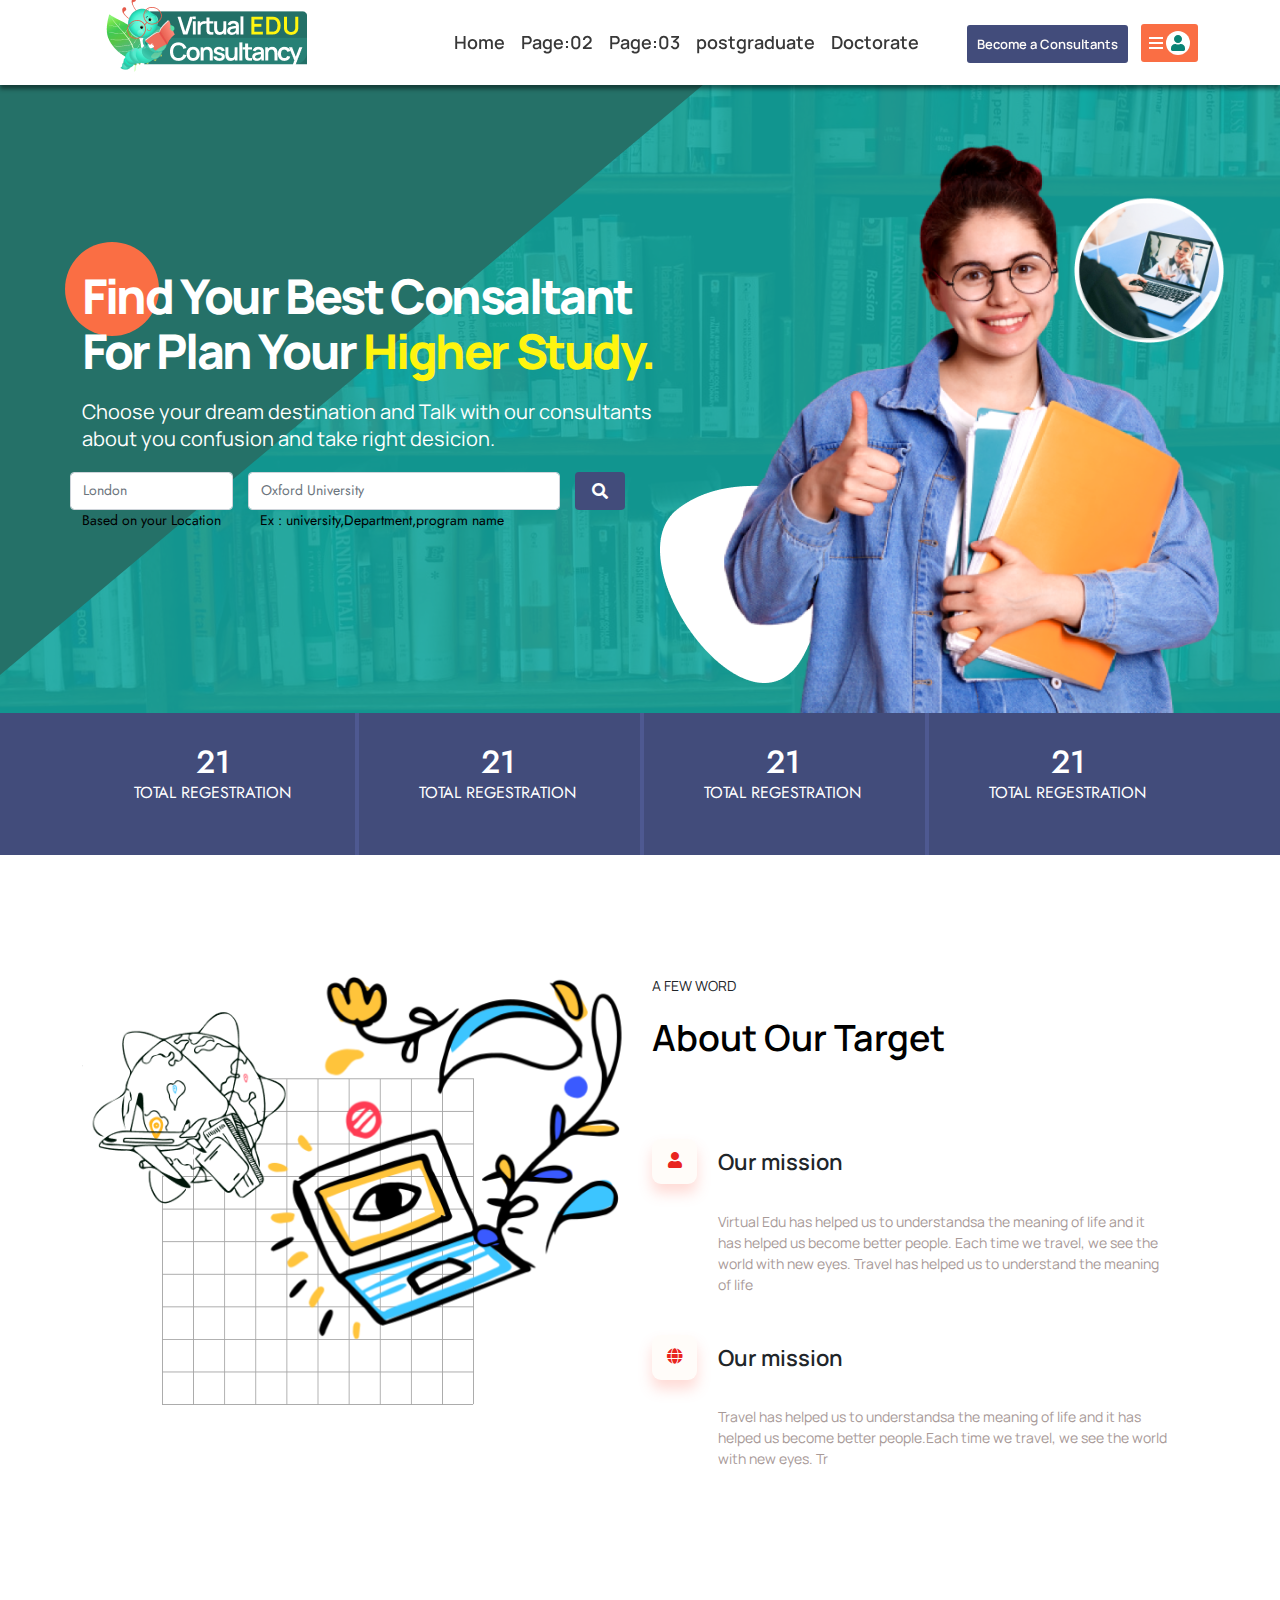
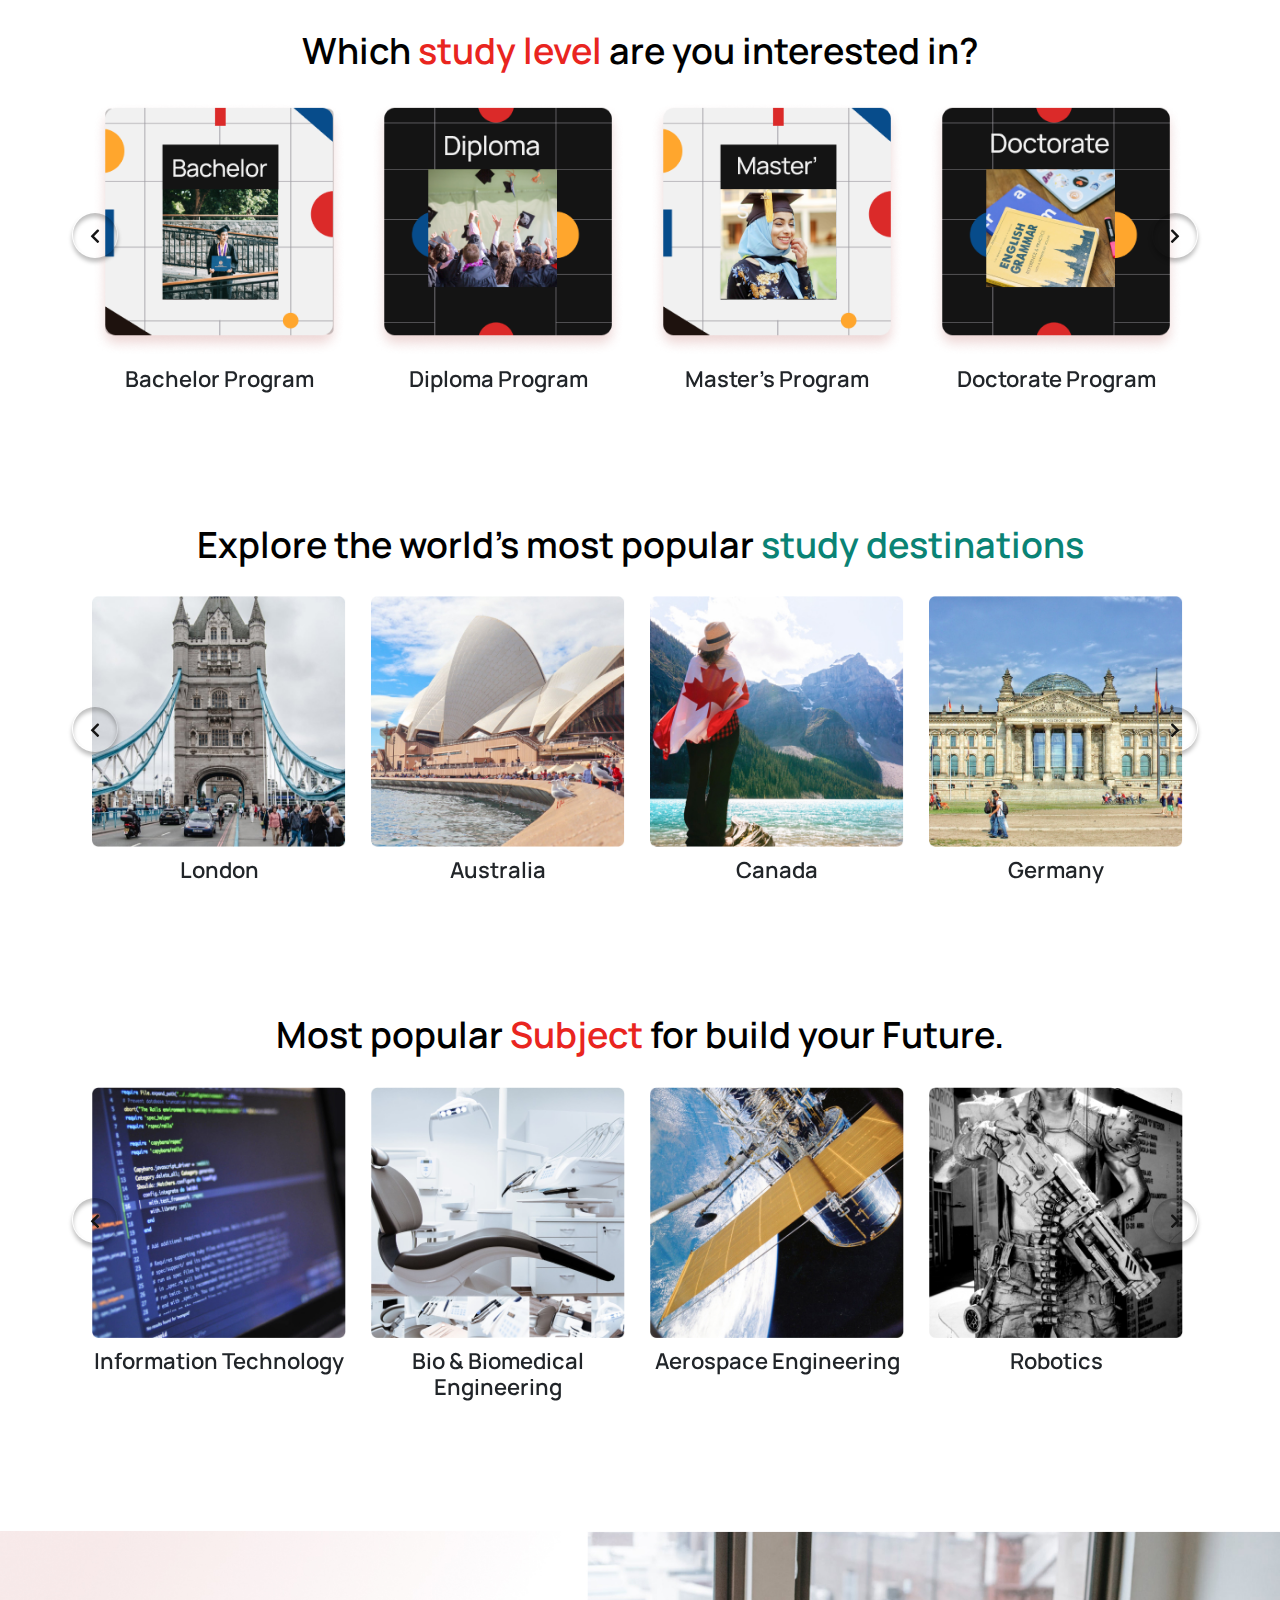
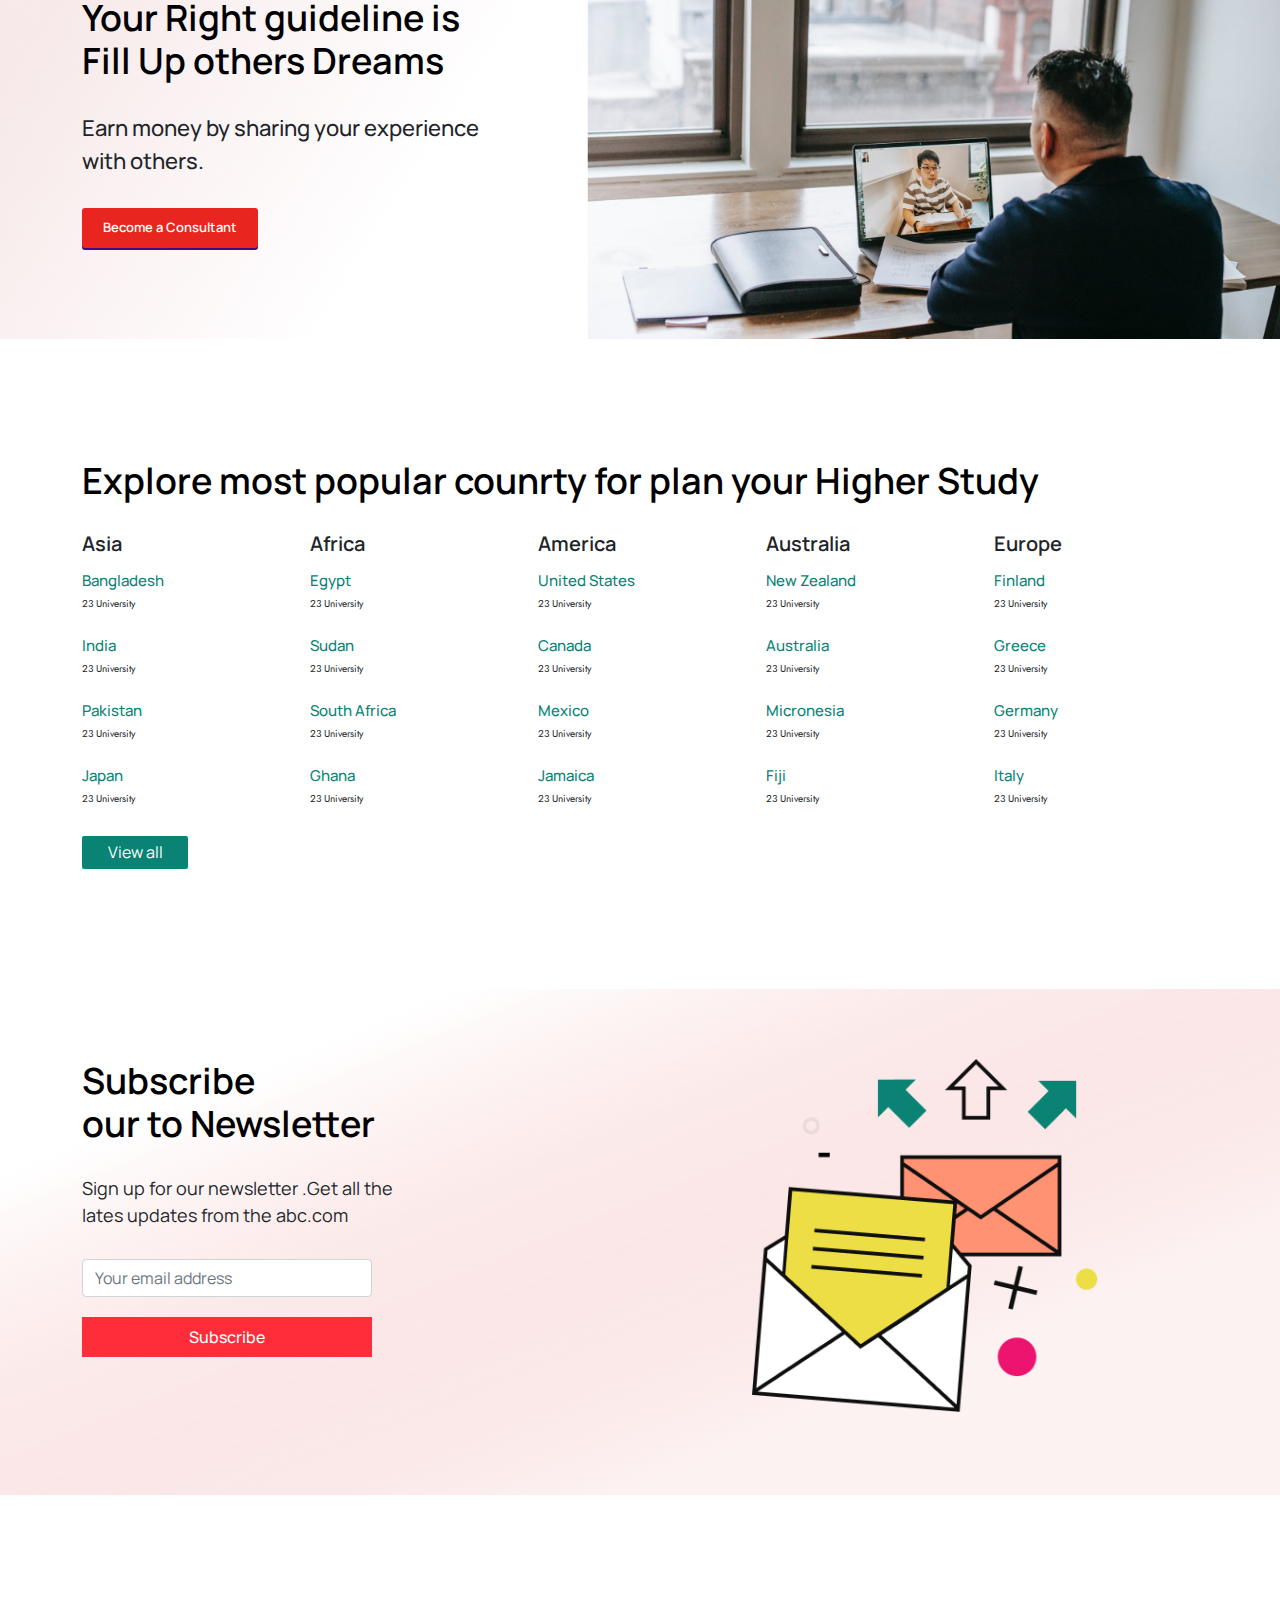
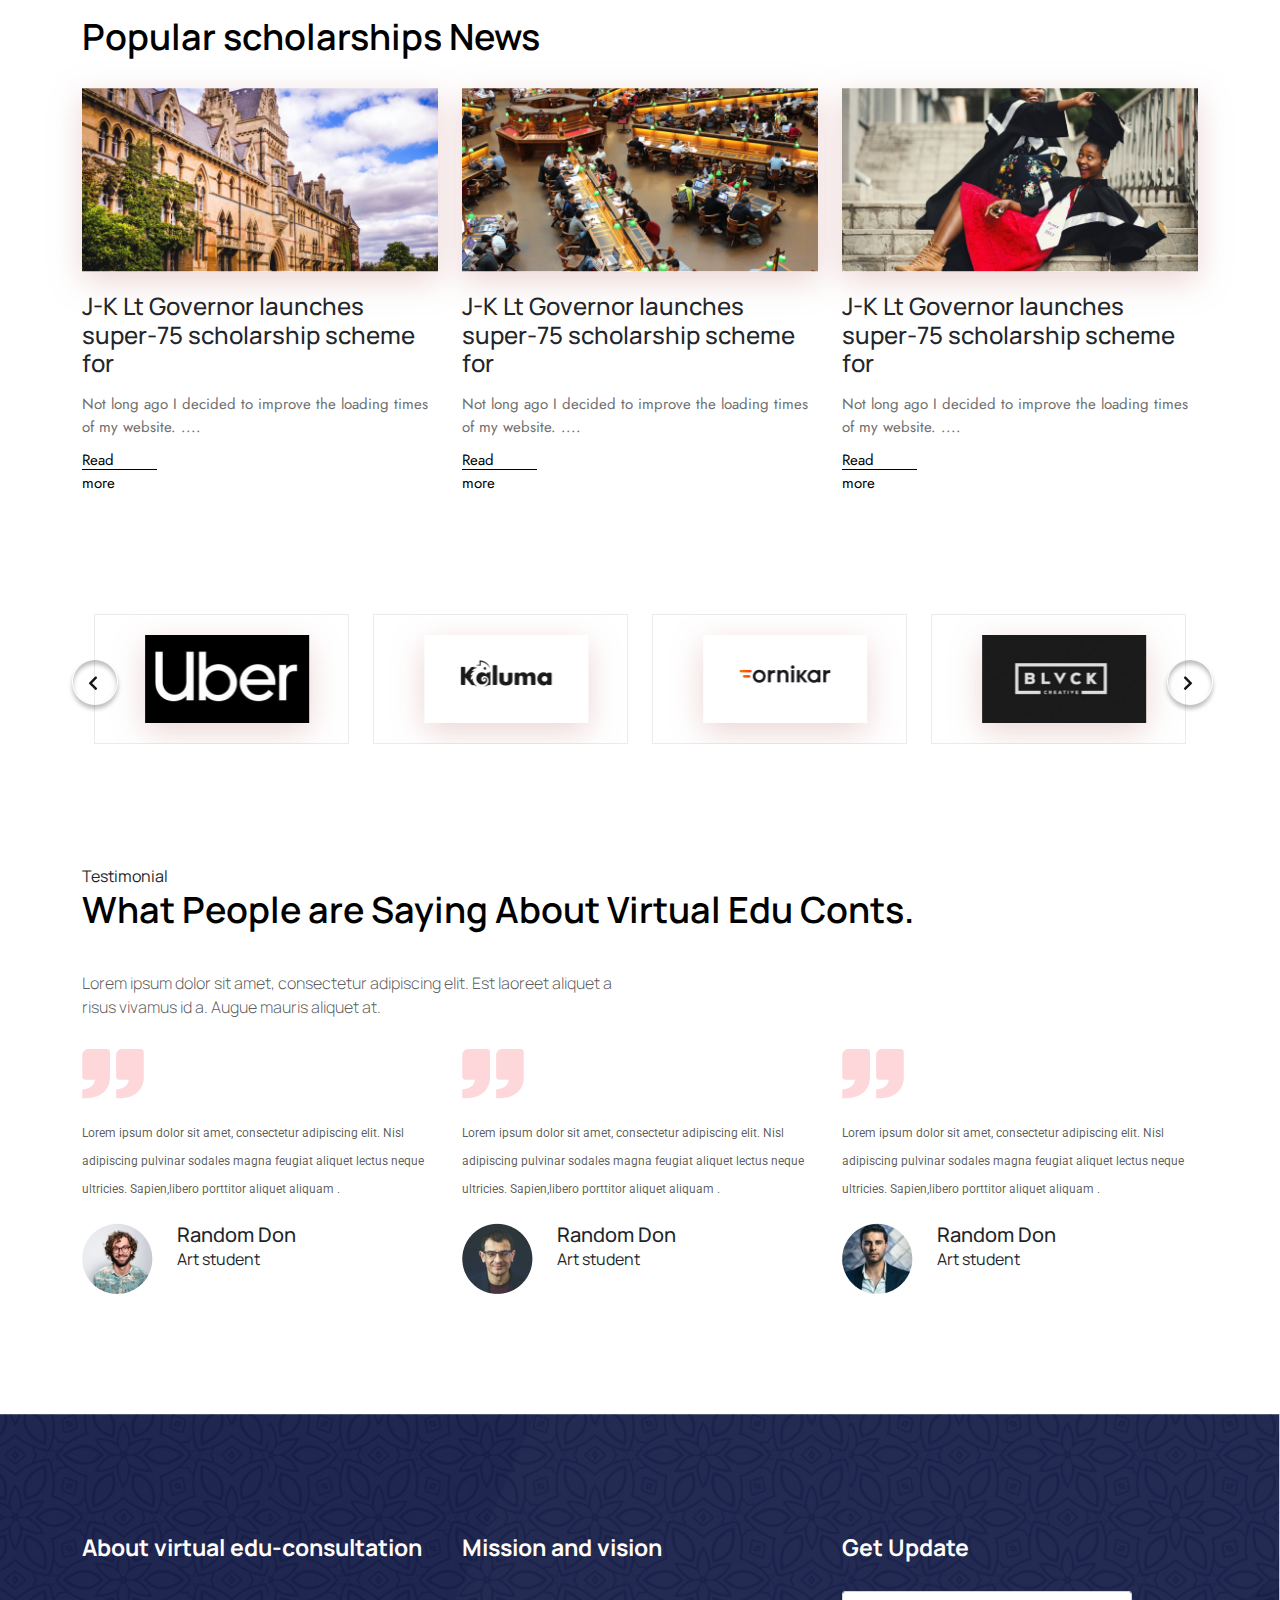
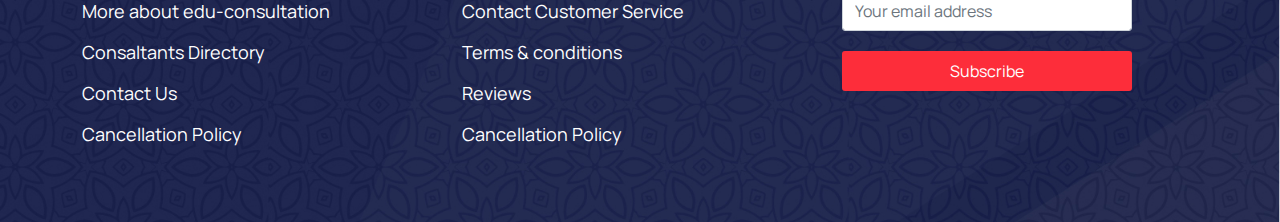
==== commit 5e3aff23: "update" ====
--- a/index.html
+++ b/index.html
@@ -61,7 +61,6 @@
       </div>
    </div>
 </nav>
-
 <!--navbar section end-->
 
 <!--banner section start-->
@@ -83,10 +82,10 @@
                <small class="institute">Ex : university,Department,program name</small>
             </form>
          </div>
-         <div class="col-lg-5">
+         <div class="col-lg-5 banner-img">
             <img src="assets/images/banner-1.png" alt="image">
          </div>
-      </di>
+      </div>
    </div>
 </section>
 <!--banner section end-->
@@ -181,7 +180,7 @@
                <img src="assets/images/Program-3.png" alt="image">
                <h5>Master's Program</h5>
             </div>
-            <div class="col-lg-3 col-6 doctorate information-content">
+            <div class="information-content">
                <img src="assets/images/Program-4.png" alt="image">
                <h5>Doctorate Program</h5>
             </div>
@@ -266,9 +265,9 @@
 <!--consultant section start-->
 <section id="consultant">
    <div class="container">
-      <div class="col">
+      <div class="consultant-text">
          <div class="section-header">
-            <h2>Your Right guideline is Fill Up others Dreams</h2>
+            <h2>Your Right guideline is <br> Fill Up others Dreams</h2>
          </div>
          <div class="consultant-content">
             <p>Earn money by sharing your experience with others.</p>
@@ -421,7 +420,7 @@
 <section id="subscribe">
    <div class="container">
       <div class="row">
-         <div class="subscribe-content col-lg-6">
+         <div class="subscribe-content col-lg-6 col">
             <div class="section-header">
                <h2>Subscribe <br> our to Newsletter</h2>
                <p>Sign up for our newsletter .Get all the <br> lates updates from the abc.com</p>
@@ -429,7 +428,7 @@
                <button class="subscribe-button" type="submit">Subscribe</button>
             </div>
          </div>
-         <div class="subscribe-img col-lg-6">
+         <div class="subscribe-img col-lg-6 col">
             <img src="assets/images/newsletter_thumb.png" alt="image">
          </div>
       </div>
@@ -470,7 +469,7 @@
 <!--brand section start-->
 <section id="brand">
    <div class="container">
-      <div class="row">
+      <div class="brand-slider">
          <div class="brand-content">
             <img src="assets/images/brand-1.png" alt="image">
          </div>
@@ -485,6 +484,9 @@
          </div>
          <div class="brand-content">
             <img src="assets/images/brand-5.png" alt="image">
+         </div>
+         <div class="brand-content">
+            <img src="assets/images/brand-3.png" alt="image">
          </div>
       </div>
    </div>
@@ -581,7 +583,7 @@
                </ul>
             </div>
          </div>
-         <div class="footer-content-row col-lg-4">
+         <div class="footer-content-row col-lg-4 ftr-sub">
             <div class="footer-header">
                <h3>Get Update</h3>
             </div>
--- a/assets/css/style.css
+++ b/assets/css/style.css
@@ -127,7 +127,6 @@
     z-index: 99999;
 }
 #main-menu{
-    align-items: right;
     justify-content: right;
     margin-right: 40px;
 }
@@ -417,7 +416,7 @@
     background-repeat: no-repeat;
     margin-top: 120px;
 }
-#consultant .col{
+#consultant .consultant-text{
     width: 410px;
     text-align: left;
     padding: 65px 0;
@@ -544,22 +543,24 @@
 #brand{
     margin-top: 120px;
 }
-#brand .row{
-    left: 0;
-}
 #brand .brand-content{
     height: 130px;
-    width: 205px;
     border: 1px solid var(--clr-19);
-    justify-content: center;
-    text-align: center;
-    margin: 0 11px;
+    margin: 0 12px;
 }
 #brand .brand-content img{
     width: 165px;
     height: 88px;
-    margin: 20px 7px;
+    margin: 20px 50px;
     filter: drop-shadow(0px 9px 16px rgba(186, 94, 94, 0.26));
+}
+.brand-slider-icon.fa-chevron-left {
+    left: -10px;
+    top: 45px;
+}
+.brand-slider-icon.fa-chevron-right {
+    right: -15px;
+    top: 45px;
 }
 /*brand section end*/
 
--- a/assets/css/responsive.css
+++ b/assets/css/responsive.css
@@ -25,12 +25,39 @@
 
 
 /*Landscape Phone Responsive Css Start */
-@media (min-width: 320px) and (max-width: 374.98px) {
+@media (max-width: 575.98px) {
+
+   
+   .slider-icon.fa-chevron-left {
+      left: 10px;
+      top: 85px;
+   }
+   .slider-icon.fa-chevron-right {
+      right: 10px;
+      top: 85px;
+   }
+   .slider-icon {
+      width: 35px;
+      height: 35px;
+      padding: 12px;
+      font-size: 13px;
+   }
+
+
+
+
+
+
+
+
    .information-content h5{
       font-size: 16px;
       font-weight: 600;
       padding: 10px 0;
    }
+   .information-content img{
+      padding: 0 30px;
+   }
    .information-content{
       padding: 0 15px;
       margin-left: 0;
@@ -51,6 +78,13 @@
    .navbar-right{
       display: none;
    }
+
+
+
+
+
+
+
    #banner .banner-content h1 {
       font-size: 20px;
       line-height: 30px;
@@ -60,6 +94,9 @@
       line-height: 20px;
       padding: 5px 0;
    }
+   #banner .banner-text{
+      padding-bottom: 20px;
+   }
    #banner form small{
       display: none;
    }
@@ -80,7 +117,34 @@
       font-size: 14px;
       height: 30px;
       width: 40px;
-   }#user-counter{
+   }
+   #banner .banner-content img {
+      display: none;
+   }
+   #banner::before {
+      top: 0px;
+   }
+   #banner .banner-content::after {
+      content: '';
+      position: absolute;
+      border: 1px solid transparent;
+      border-radius: 50%;
+      height: 40px;
+      width: 40px;
+      top: -3px;
+      left: 4px;
+      background-color: var(--clr-hover);
+      z-index: -1;
+   }
+   #banner::after {
+      height: 550px;
+      transform: rotate(136deg)
+   }
+   
+   
+   
+   
+   #user-counter{
       height: 60px;
       padding-top: 5px;
    }
@@ -93,6 +157,7 @@
    #user-counter .col-3::before {
       height: 60px;
       top: -5px;
+      border-right: 2px solid var(--clr-16);
    }
 
 
@@ -152,11 +217,16 @@
    
       
    #subscribe{
-      height: 400px;
-      margin-top: 40px;
+      height: 270px;
+      margin-top: 40px;
+      background-image: url(../images/newsletter_thumb.png);
+      background-size: 150px 150px;
    }
    #subscribe .subscribe-img{
       display: none;
+   }
+   #subscribe .subscribe-content{
+       margin-top: 40px;
    }
    #subscribe .subscribe-content p{
       font-size: 12px;
@@ -172,6 +242,85 @@
       height: 35px;
       width: 200px;
    }
+
+
+
+
+
+   
+   #country .country-content h3 {
+      font-size: 13px;
+   }
+   #country .country-content h5 {
+      font-size: 12px;
+      line-height: 1;
+   }
+
+
+      
+   #consultant{
+      height: 270px;
+      margin-top: 40px;
+   }
+   #consultant .consultant-content p {
+      font-size: 12px;
+      padding: 0 55px 45px 0; 
+   }
+   #consultant .consultant-text{
+      width: 300px;
+      padding: 60px 0;
+   }
+   #consultant .cs-button {
+      font-size: 11px;
+      height: 35px;
+      width: 130px;
+   }
+
+
+
+
+   
+   #brand{
+      margin-top: 40px;
+   }
+   
+   .brand-slider-icon.fa-chevron-left {
+      left: -5px;
+      top: 55px;
+   }
+   .brand-slider-icon.fa-chevron-right {
+      right: -5px;
+      top: 55px;
+   }
+
+
+
+
+
+
+
+
+
+   #footer {
+      height: 565px;
+      margin-top: 40px;
+   }
+   #footer .footer-header h3 {
+    font-size: 18px;
+    padding-top: 30px;
+   }
+   #footer .footer-content {
+      padding-top: 10px;
+   }
+   #footer .footer-content ul li a {
+      font-size: 14px;
+   }
+   #footer .footer-content ul li {
+      padding: 3px 0;
+   }
+   .ftr-sub{
+      padding-bottom: 40px;
+   }
 }
 /* //Landscape Phone Responsive Css End */
 
